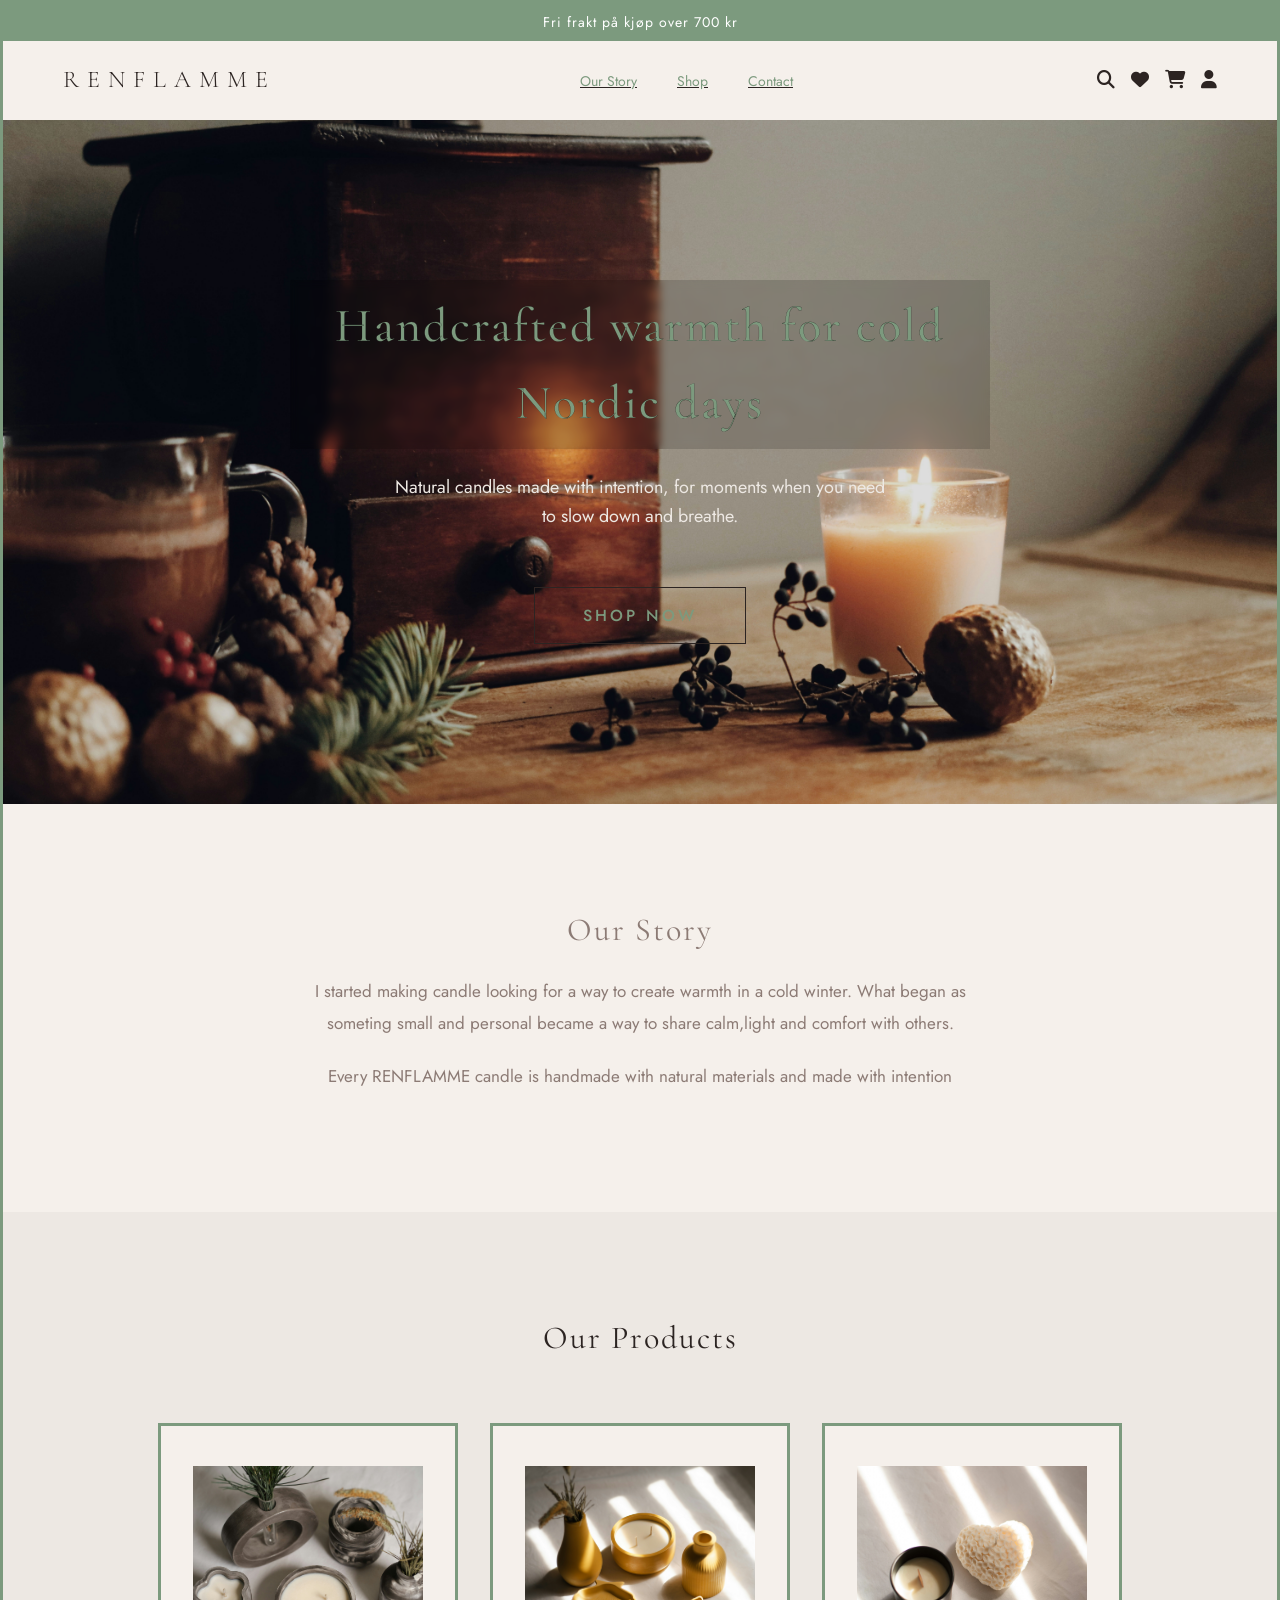
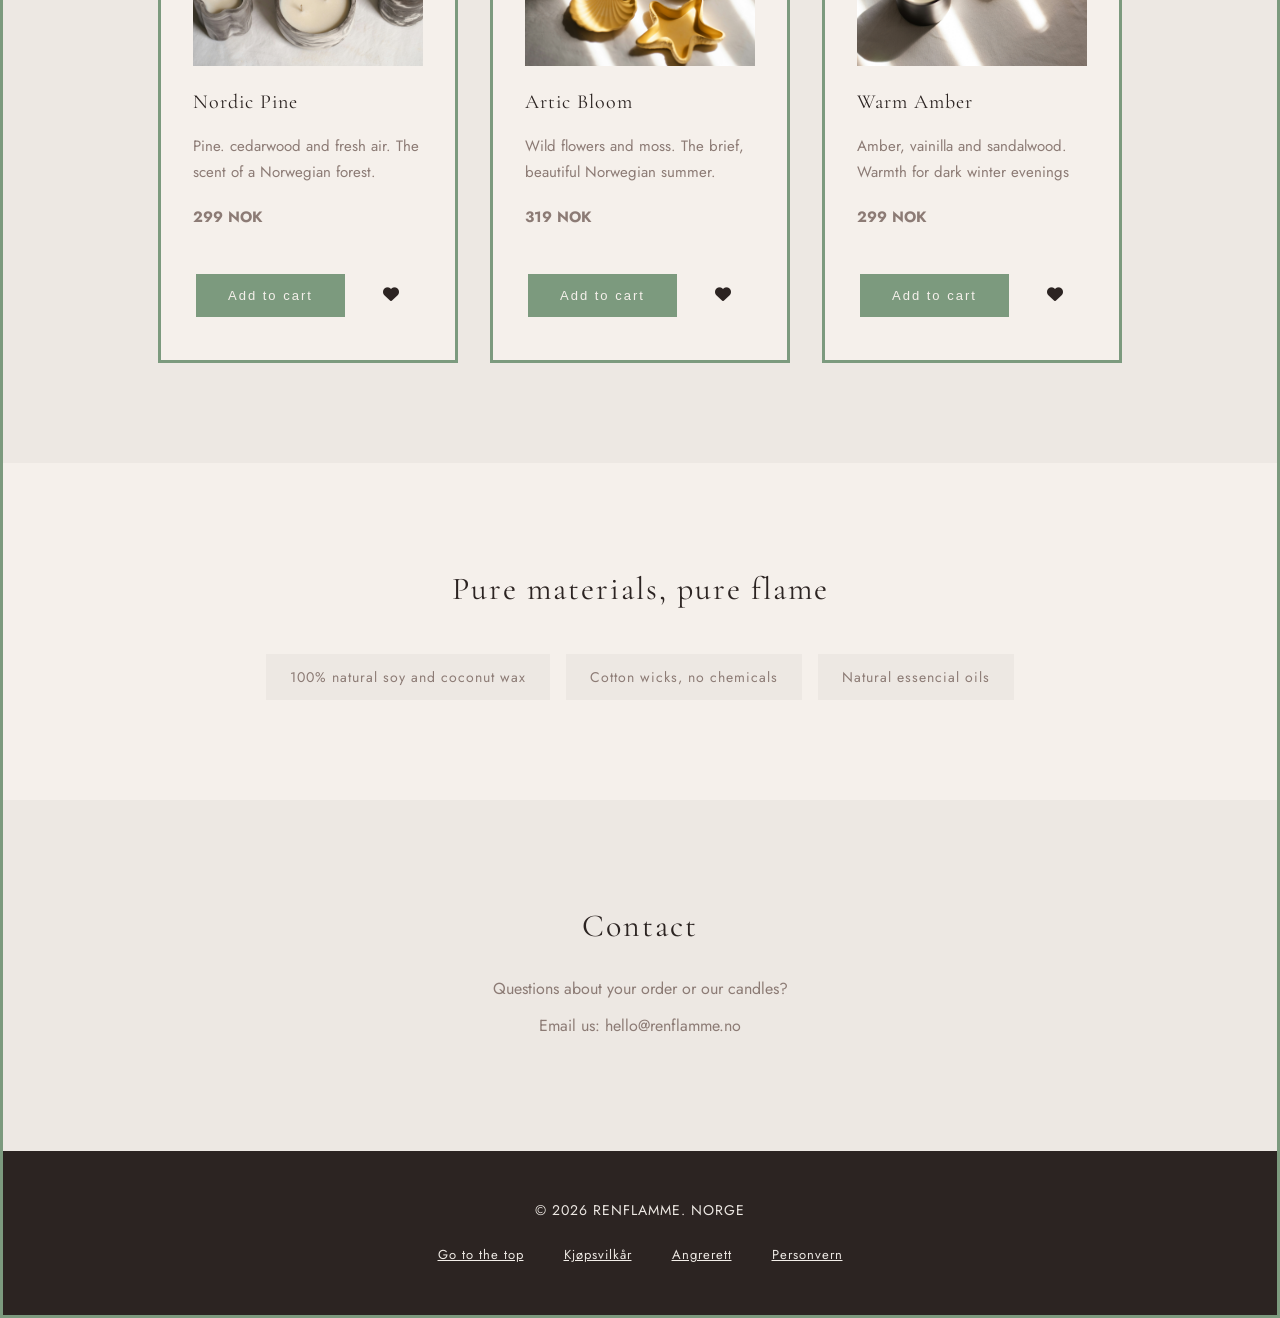
==== index.html @ ab8fa873 "added product images and fixed card layout" ====
<!DOCTYPE html>
<html lang="en">
<head>
    <meta charset="UTF-8">
    <meta name="viewport" content="width=device-width, initial-scale=1.0">
    <title>RENFLAMME - Handcrafted Candles</title>
    <link href="https://fonts.googleapis.com/css2?family=Cormorant+Garamond:wght@300;400;500&family=Jost:wght@300;400;500&display=swap" rel="stylesheet">
    <link rel="stylesheet" href="style.css">
    <link rel="stylesheet" href="https://cdnjs.cloudflare.com/ajax/libs/font-awesome/6.5.0/css/all.min.css">
</head>
<body>

  <!-- Top Banner -->
   <div class="top-banner">
    <p>Fri frakt på kjøp over 700 kr</p>
   </div>

 <!-- Navigation -->
 <nav class="navbar">

  <div class="nav-logo">
    <a href="index.html">RENFLAMME</a>
  </div>

    <ul class="nav-links">
        <li><a href="#story">Our Story</a></li>
        <li><a href="#products">Shop</a></li>
        <li><a href="#contact">Contact</a></li>
    </ul>

    <div class="nav-icons">
      <button class="icon-btn" title="Search"><i class="fa fa-search"></i></bu tton>
      <button class="icon-btn" title="Favorites"><i class="fa fa-heart"></i></button>
      <button class="icon-btn" title="cart"><i class="fa fa-shopping-cart"></i></button>
      <button class="icon-btn" title="Account"><i class="fa fa-user"></i></button>
    </div>

 </nav>

<!-- Hero -->
 <section id="hero">
    <h1>Handcrafted warmth for cold Nordic days</h1>
    <p>Natural candles made with intention, for moments when you need to slow down and breathe.</p>
    <button>Shop Now</button>
 </section>

 <!-- Our story -->
  <section id="story">
    <h2> Our Story </h2>
    <p>I started making candle looking for a way to create warmth in a cold winter. What began as someting small and personal became a way to share calm,light and comfort with others.</p>
    <p>Every RENFLAMME candle is handmade with natural materials and made with intention</p>
  </section>

 <!-- Products -->
  <section id="products">
    <h2>Our Products</h2>
    <div class="product-grid">

    <div class="product-card">
      <img src="images/ionela-mat-09N3Du664dw-unsplash.jpg" alt="Nordic Pine Candle">
      <h3>Nordic Pine</h3>
      <p>Pine. cedarwood and fresh air. The scent of a Norwegian forest.</p>
      <p class="price">299 NOK</p>
      <div class="product-buttons">
        <button class="add-to-cart-btn">Add to cart</button>
        <button class="favorite-btn"><i class="fa fa-heart"></i></button>
      </div>
    </div>

    <div class="product-card">
      <img src="images/ionela-mat-36E87eXEOns-unsplash.jpg" alt="Artic Bloom Candle">
      <h3>Artic Bloom</h3>
      <p>Wild flowers and moss. The brief, beautiful Norwegian summer.</p>
      <p class="price">319 NOK</p>
      <div class="product-buttons">
        <button class="add-to-cart-btn">Add to cart</button>
        <button class="favorite-btn"><i class="fa fa-heart"></i></button>
      </div>
    </div>

    <div class="product-card">
      <img src="images/ionela-mat-ZG7raWjUTmw-unsplash.jpg" alt="Warm Amber Candle">
        <h3>Warm Amber</h3>
        <p>Amber, vainilla and sandalwood. Warmth for dark winter evenings</p>
        <p class="price">299 NOK</p>
        <div class="product-buttons">
        <button class="add-to-cart-btn">Add to cart</button>
        <button class="favorite-btn"><i class="fa fa-heart"></i></button>
    </div>
    </div>
  </section>

<!-- Why natural -->
 <section id="natural">
    <h2>Pure materials, pure flame</h2>
    <ul>
        <li>100% natural soy and coconut wax</li>
        <li>Cotton wicks, no chemicals</li>
        <li>Natural essencial oils</li>
    </ul>
 </section>

 <!-- Contact -->
  <section id="contact">
    <h2>Contact</h2>
    <p>Questions about your order or our candles?</p>
    <p>Email us: hello@renflamme.no</p>
  </section>

  <!-- Footer -->
   <footer>
    <p>© 2026 RENFLAMME. NORGE</p>
    <ul>
      <liv><a href="#hero">Go to the top</a></liv>
        <li><a href="terms.html">Kjøpsvilkår</a></li>
        <li><a href="returns.html">Angrerett</a></li>
        <li><a href="privacy.html">Personvern</a></li>
    </ul>
   </footer>

</body>
</html>
---- style.css ----
/* RENFLAMME */

/* Color */
:root {
    --beige: #F5F0EB;
    --beige-dark: #EDE8E3;
    --text: #2C2422;
    --text-soft: #8C7B75;
    --sage: #7C9A7E;
    --terracota: #C17F5E;
}

/* Reset */
*{
    margin: 0;
    padding: 0;
    box-sizing: border-box;
}

body {
    background-color: var(--beige);
    color: var(--text);
    font-family: 'Jost', sans-serif;
    font-size: 16px;
    line-height: 1.6;
    border: solid;
    border-color:#7C9A7E;
}

h1, h2, h3 {
    font-family: 'Cormorant Garamond', serif;
}

/* Top Banner */

.top-banner {
    background-color: var(--sage);
    color: white;
    text-align: center;
    padding: 8px;
    font-size: 14px;
    letter-spacing: 1px;
}

/* Navigation */

.navbar {
    display: flex;
    justify-content: space-between;
    align-items: center;
    padding: 20px 60px;
    background-color: var(--beige);
    border-bottom: 1px var(--sage);
}

.nav-logo a {
    font-size: 24px;
    font-weight: 300;
    letter-spacing: 8px;
    color: var(--tex);
    text-decoration: none;
    font-family: 'Cormorant Garamond', serif;
    text-transform: uppercase;
}

.nav-links {
    list-style: none;
    display: flex;
    gap: 40px;
    text-decoration: underline;
}

.nav-links a {
    color: var(--sage);
    text-decoration: none;
    font-size: 14px;
    letter-spacing: 1 px;
}

.nav-links a:hover {
    color: var(--terracota);
}

.nav-icons {
    display: flex;
    gap: 16px;
    background-color: transparent;
}

.icon-btn {
    background: none;
    border: none;
    font-size: 18px;
    cursor: pointer;
    color: var(--text);
}

.icon-btn:hover {
    color: var(--terracotta);
}

/* hero */

#hero {
    text-align: center;
    padding: 160px 60px;
    background-image: url('images/jessica-mangano-TwXhBwEsxwE-unsplash.jpg');
    background-size: cover;
    background-position: center;
    background-repeat: no-repeat;
    position: relative;
}

#hero h1 {
    font-size: 48px;
    font-weight: 500;
    text-shadow: 0px, 0px, 0px, rgba(0, 0, 0, 0.9);
    letter-spacing: 2px;
    margin-bottom: 24px;
    color: var(--sage);
    max-width: 700px;
    margin-left: auto;
    margin-right: auto;
    -webkit-text-stroke: 0.2px rgba(0, 0, 0, 0.8);
    backdrop-filter: blur(4px);
    background-color: rgba(0, 0, 0, 0.15);
    padding: 8px 20px;
}

#hero p {
    font-size: 18px;
    color:var(--beige-dark);
    margin-bottom: 40px;
    max-width: 500px;
    margin-left: auto;
    margin-right: auto;
    text-shadow: 1px, 1px 8px rgba(0, 0, 0, 0.6);
}

#hero button {
    background-color: transparent;
    color: var(--sage);
    border: 1px solid var(--text);
    padding: 16px 48px;
    font-size: 16px;
    font-weight: 500;
    letter-spacing: 3px;
    cursor: pointer;
    font-family: 'Jost', sans-serif;
    text-transform: uppercase;
    margin-top: 16px;
} 

#hero button:hover {
    background-color: var(--sage);
    color: var(--text)
}

/* OUR STORE */

#story {
    padding: 100px 60px;
    max-width: 800px;
    margin: 0 auto;
    text-align: center;
    background-color: var(--beige);
}

#story h2 {
    font-size: 32px;
    font-weight: normal;
    letter-spacing: 2px;
    margin-bottom: 20px;
    color: var(--text-soft);
}

#story p {
    font-size: 17px;
    color: var(--text-soft);
    margin-bottom: 20px;
    line-height: 1.9;
}

/* PRODUCTS */

#products {
    padding: 100px 60px;
    background-color: var(--beige-dark);
    text-align: center;
}

#products h2 {
    font-size: 32px;
    font-weight: normal;
    letter-spacing: 2px;
    margin-bottom: 60px;
    color: var(--text);
}

.product-grid {
    display: flex;
    gap: 32px;
    justify-content: center;
    flex-wrap: wrap;
}

.product-card {
    background-color: var(--beige);
    padding: 40px 32px;
    width: 300px;
    text-align: left;
    border: solid;
    border-color:#7C9A7E;
    display: flex;
    flex-direction: column;
}

.product-card h3 {
    font-size: 20px;
    font-weight: normal;
    letter-spacing: 1px;
    margin-bottom: 16px;
    color: var(--text);
}

.product-card p {
    font-size: 15px;
    color: var(--text-soft);
    margin-bottom: 20px;
    line-height: 1.7;
}

.product-card img {
    width: 100%;
    height: 200px;
    object-fit: cover;
    object-position: center;
    display: block;
    margin-bottom: 20px;
}

.price {
    font-size: 18px;
    color: var(--terracotta);
    font-weight: bold;
    margin-bottom: 24px;
}

/* PURE MATERIALS */

#natural {
    padding: 100px 60px;
    text-align: center;
}

#natural h2 {
    font-size: 32px;
    font-weight: normal;
    letter-spacing: 2px;
    margin-bottom: 40px;
    color: var(--text);
}

#natural ul {
    list-style: none;
    display: flex;
    flex-wrap: wrap;
    justify-content: center;
    gap: 16px;
}

#natural li {
    background-color: var(--beige-dark);
    padding: 12px 24px;
    font-size: 14px;
    letter-spacing: 1px;
    color: var(--text-soft);
}

/* CONTACT */

#contact {
    padding: 100px 60px;
    background-color: var(--beige-dark);
    text-align: center;
}

#contact h2 {
    font-size: 32px;
    font-weight: normal;
    letter-spacing: 2px;
    margin-bottom: 24px;
    color: var(--text);
}

#contact p {
    font-size: 16px;
    color: var(--text-soft);
    margin-bottom: 12px;
}

/* FOOTER */

footer {
    padding: 48px 60px;
    background-color: var(--text);
    color: var(--beige);
    text-align: center;
}

footer p {
    font-size: 14px;
    letter-spacing: 1px;
    margin-bottom: 20px;
    color: var(--beige-dark);
}

footer ul {
    list-style: none;
    display: flex;
    justify-content: center;
    gap: 32px,
    
}

footer a {
    color: var(--beige-dark);
    text-decoration: none;
    font-size: 13px;
    letter-spacing: 1px;
}

footer a:hover {
    color: var(--terracotta);
}

/* fix favorite button */

.product-buttons {
    display: flex;
    gap: 12px;
    align-items: center;
    margin-top: 20px;
    color: var(--terracota);
}

.add-to-cart-btn {
    background-color: var(--sage);
    color: var(--beige);
    border: solid;
    padding: 14px 32px;
    font-size: 13px;
    letter-spacing: 2px;
    cursor: pointer;
    flex: 1;
    white-space: nowrap;
}

.add-to-cart-btn:hover {
    background-color: var(--terracota);
}

/* fix nav icons color */

.icon-btn {
    color: var(--text);
    filter: none;
}

/* fix footer links */

footer ul {
    display: flex;
    justify-content: center;
    gap: 40px;
    margin-top: 16px;
    text-decoration: underline;
}

footer li {
    list-style: none;
}

fotter a {
    color: var(--beige-dark);
    text-decoration: none;
    font-size: 13px;
    letter-spacing: 2px;
}

footer a:hover {
    color: var(--terracotta);
}

.favorite-btn {
    background-color: transparent;
    border: 1 px solid var(--text-soft);
    color: var(--text);
    padding: 14px 20px;
    font-size: 16px;
    cursor: pointer;
    width: 100%;
}

.favorite-btn:hover {
    border-color: var(--terracotta);
    color: var(--terracotta);
}
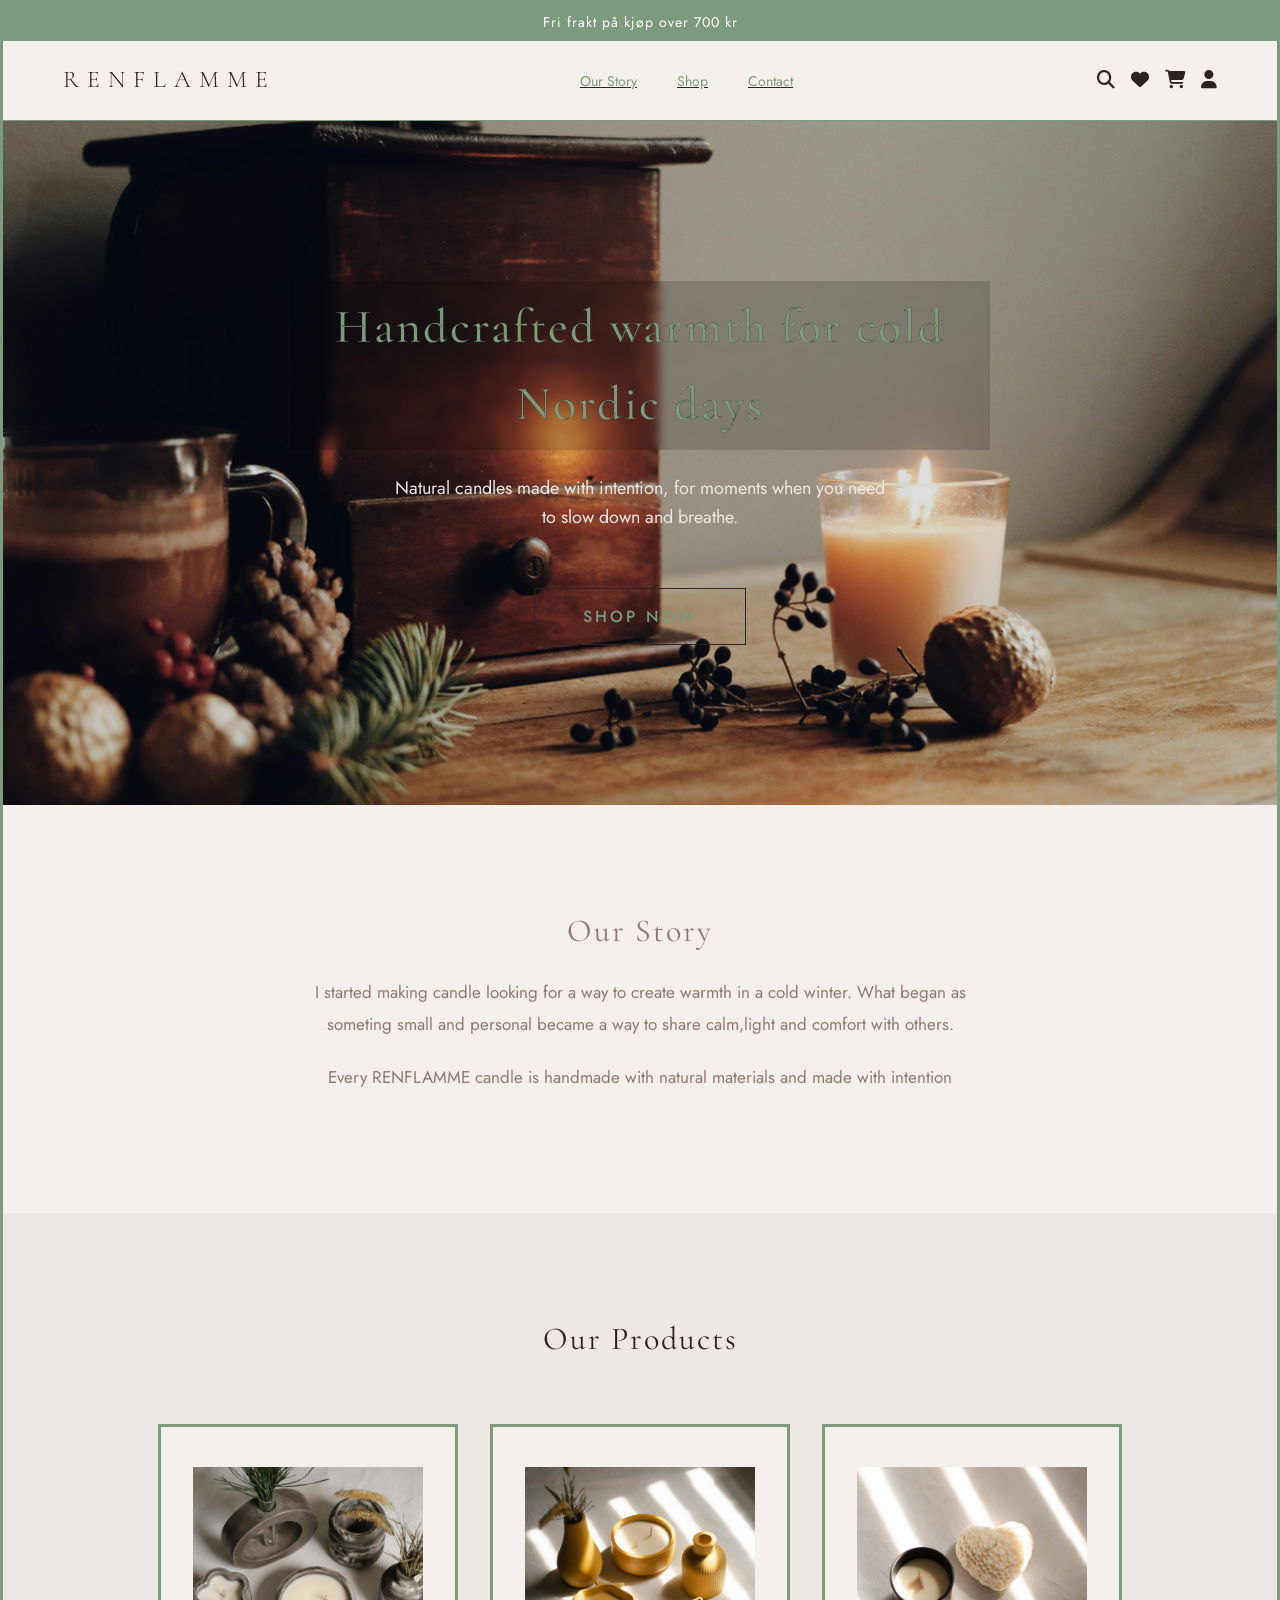
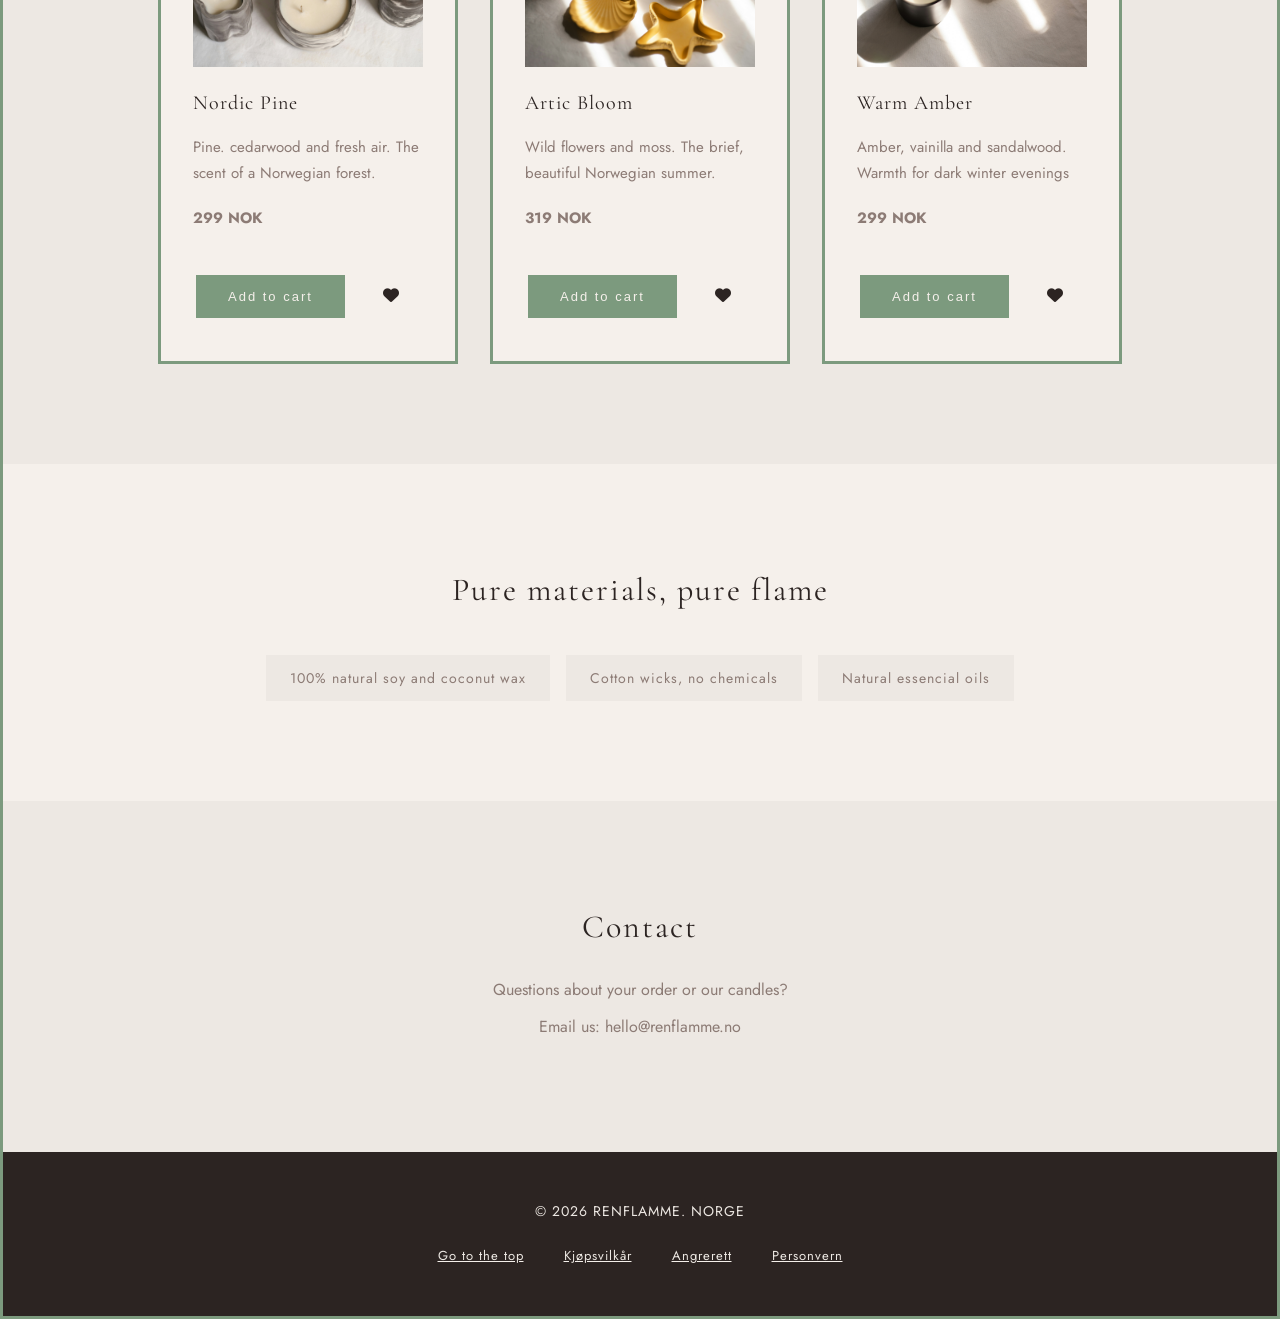
==== commit 92d2b3a8: "Add Font Awesome to legal pages and fixed navbar border" ====
--- a/index.html
+++ b/index.html
@@ -90,7 +90,7 @@
     </div>
   </section>
 
-<!-- Why natural -->
+<!-- Why my brand is special -->
  <section id="natural">
     <h2>Pure materials, pure flame</h2>
     <ul>
--- a/style.css
+++ b/style.css
@@ -50,7 +50,7 @@
     align-items: center;
     padding: 20px 60px;
     background-color: var(--beige);
-    border-bottom: 1px var(--sage);
+    border-bottom: 1px solid var(--sage);
 }
 
 .nav-logo a {
@@ -405,4 +405,45 @@
 .favorite-btn:hover {
     border-color: var(--terracotta);
     color: var(--terracotta);
+}
+
+/* Legal Pages */
+.legal-page {
+  max-width: 800px;
+  margin: 0 auto;
+  padding: 120px 60px 80px 60px;
+}
+
+.legal-page h1 {
+  font-size: 48px;
+  margin-bottom: 8px;
+}
+
+.legal-updated {
+  color: var(--text-soft);
+  font-size: 14px;
+  margin-bottom: 48px;
+  font-style: italic;
+}
+
+.legal-page h2 {
+  font-size: 22px;
+  margin-top: 40px;
+  margin-bottom: 12px;
+}
+
+.legal-page p,
+.legal-page li {
+  color: var(--text-soft);
+  line-height: 1.8;
+  margin-bottom: 16px;
+}
+
+.legal-page ul {
+  padding-left: 24px;
+}
+
+.legal-page a {
+  color: var(--terracotta);
+  text-decoration: underline;
 }
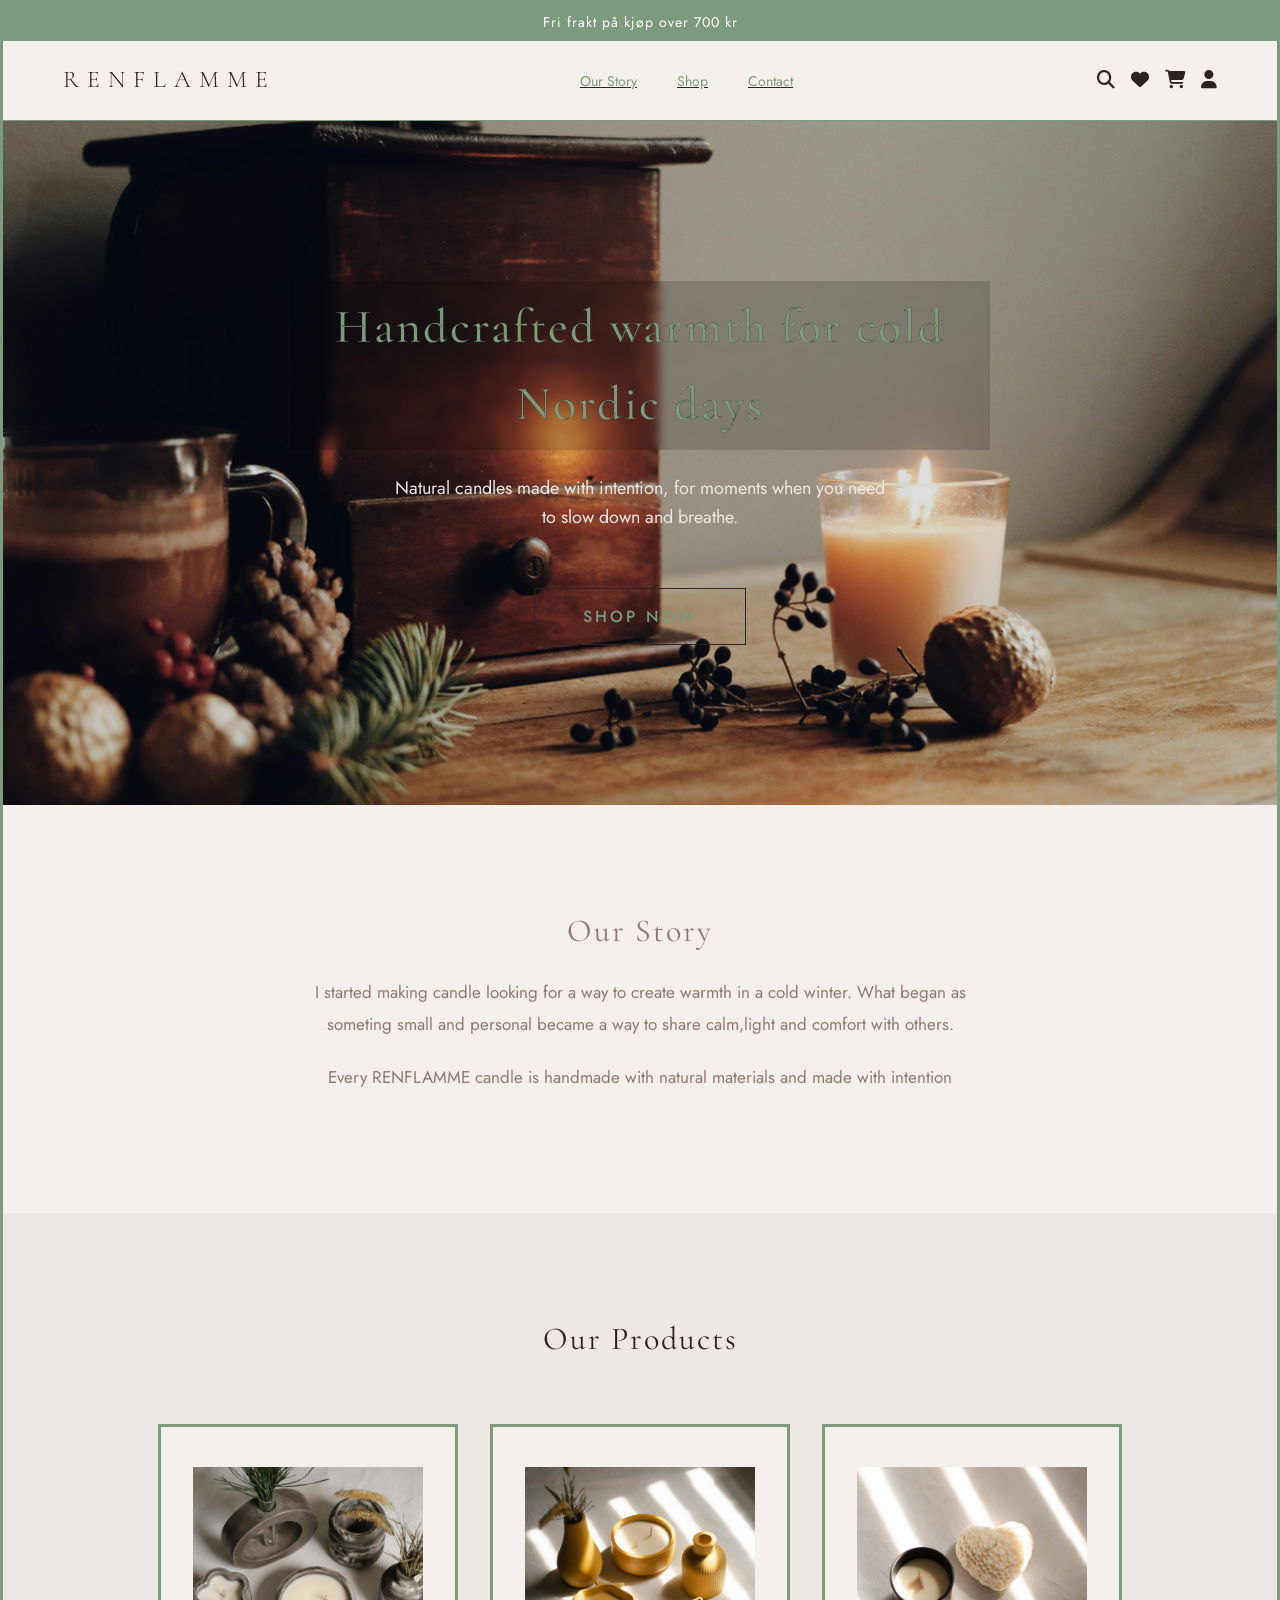
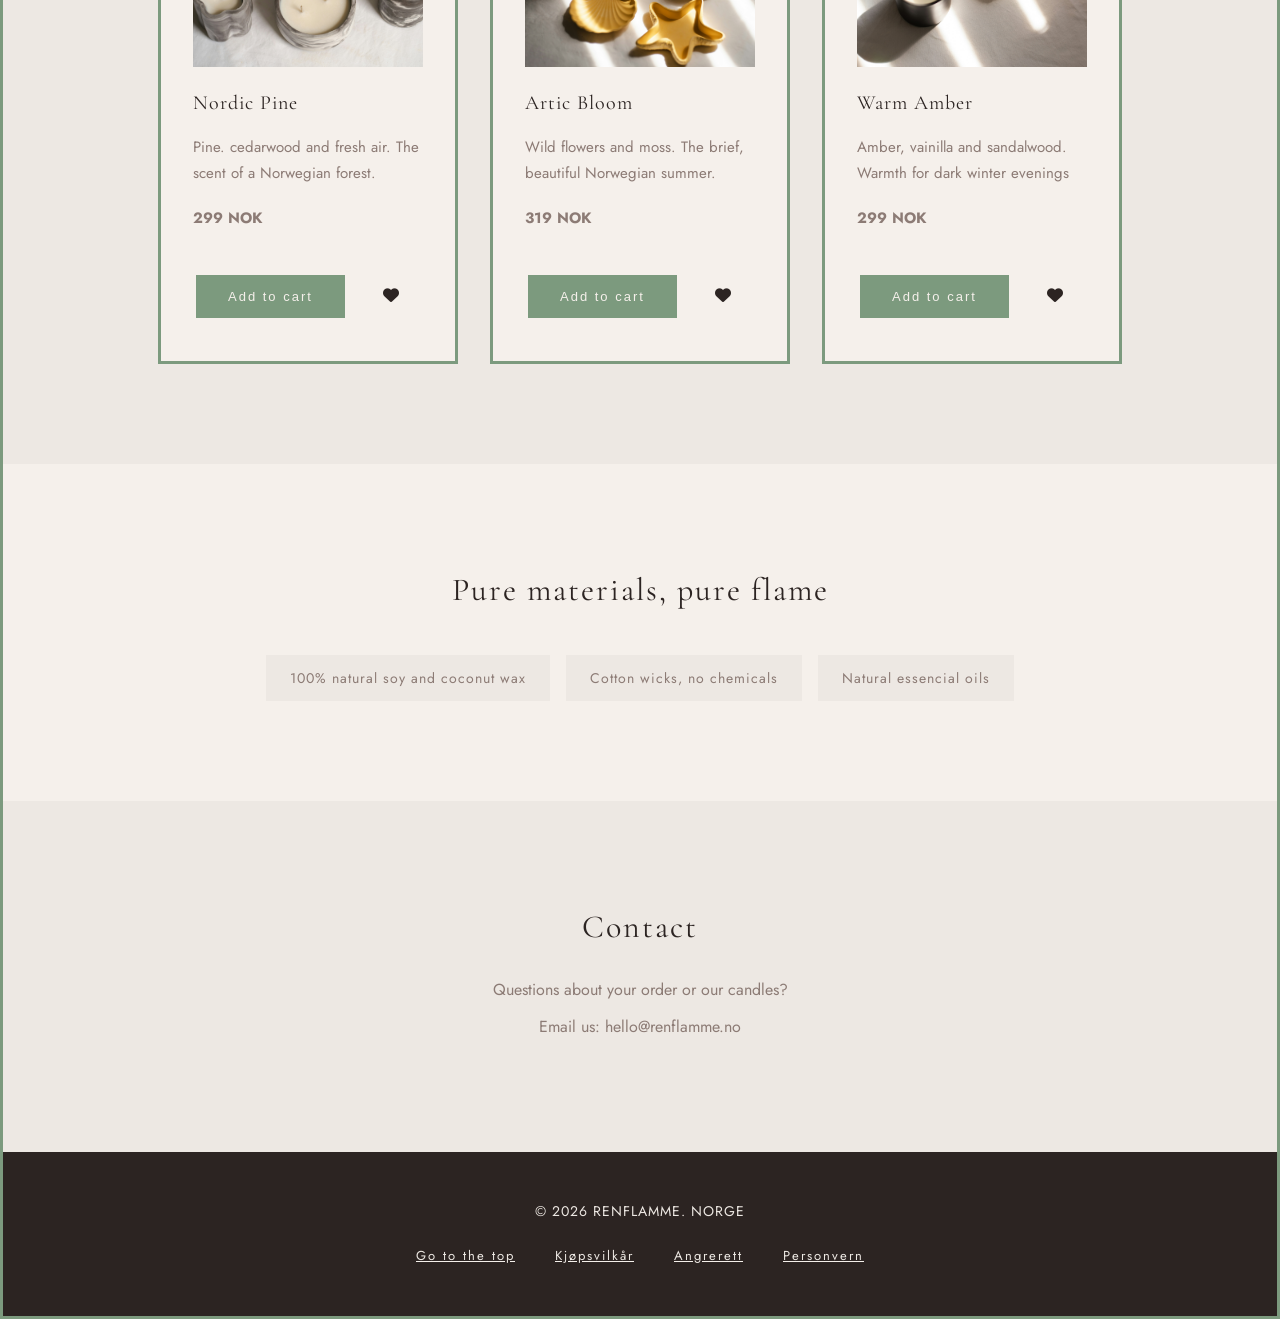
==== commit 1fbb8113: "fixed HTML and CSS errors" ====
--- a/index.html
+++ b/index.html
@@ -29,7 +29,7 @@
     </ul>
 
     <div class="nav-icons">
-      <button class="icon-btn" title="Search"><i class="fa fa-search"></i></bu tton>
+      <button class="icon-btn" title="Search"><i class="fa fa-search"></i></button>
       <button class="icon-btn" title="Favorites"><i class="fa fa-heart"></i></button>
       <button class="icon-btn" title="cart"><i class="fa fa-shopping-cart"></i></button>
       <button class="icon-btn" title="Account"><i class="fa fa-user"></i></button>
@@ -111,7 +111,7 @@
    <footer>
     <p>© 2026 RENFLAMME. NORGE</p>
     <ul>
-      <liv><a href="#hero">Go to the top</a></liv>
+      <li><a href="#hero">Go to the top</a></li>
         <li><a href="terms.html">Kjøpsvilkår</a></li>
         <li><a href="returns.html">Angrerett</a></li>
         <li><a href="privacy.html">Personvern</a></li>
--- a/style.css
+++ b/style.css
@@ -57,7 +57,7 @@
     font-size: 24px;
     font-weight: 300;
     letter-spacing: 8px;
-    color: var(--tex);
+    color: var(--text);
     text-decoration: none;
     font-family: 'Cormorant Garamond', serif;
     text-transform: uppercase;
@@ -96,7 +96,7 @@
 }
 
 .icon-btn:hover {
-    color: var(--terracotta);
+    color: var(--terracota);
 }
 
 /* hero */
@@ -241,7 +241,7 @@
 
 .price {
     font-size: 18px;
-    color: var(--terracotta);
+    color: var(--terracota);
     font-weight: bold;
     margin-bottom: 24px;
 }
@@ -312,15 +312,7 @@
     font-size: 14px;
     letter-spacing: 1px;
     margin-bottom: 20px;
-    color: var(--beige-dark);
-}
-
-footer ul {
-    list-style: none;
-    display: flex;
-    justify-content: center;
-    gap: 32px,
-    
+    color: var(--beige-dark);  
 }
 
 footer a {
@@ -331,7 +323,7 @@
 }
 
 footer a:hover {
-    color: var(--terracotta);
+    color: var(--terracota);
 }
 
 /* fix favorite button */
@@ -381,7 +373,7 @@
     list-style: none;
 }
 
-fotter a {
+footer a {
     color: var(--beige-dark);
     text-decoration: none;
     font-size: 13px;
@@ -389,12 +381,12 @@
 }
 
 footer a:hover {
-    color: var(--terracotta);
+    color: var(--terracota);
 }
 
 .favorite-btn {
     background-color: transparent;
-    border: 1 px solid var(--text-soft);
+    border: 1spx solid var(--text-soft);
     color: var(--text);
     padding: 14px 20px;
     font-size: 16px;
@@ -444,6 +436,6 @@
 }
 
 .legal-page a {
-  color: var(--terracotta);
+  color: var(--terracota);
   text-decoration: underline;
 }
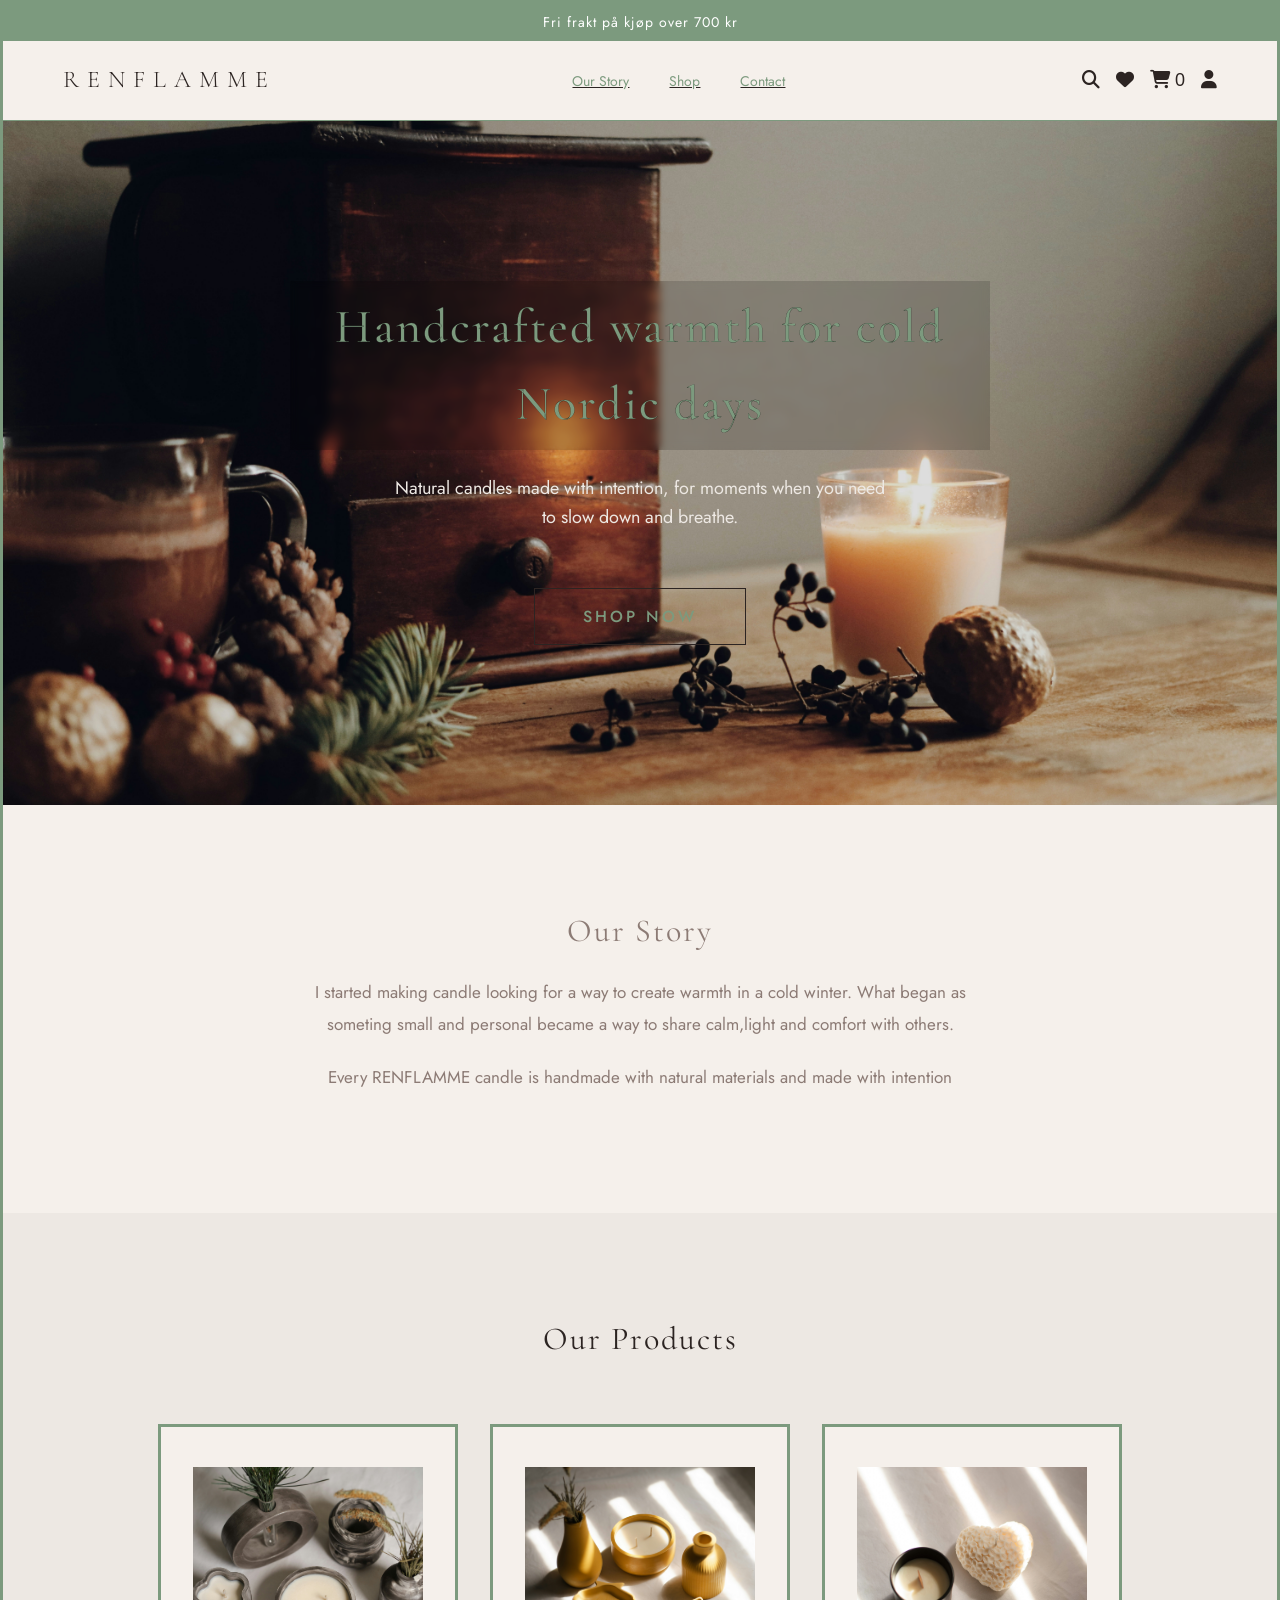
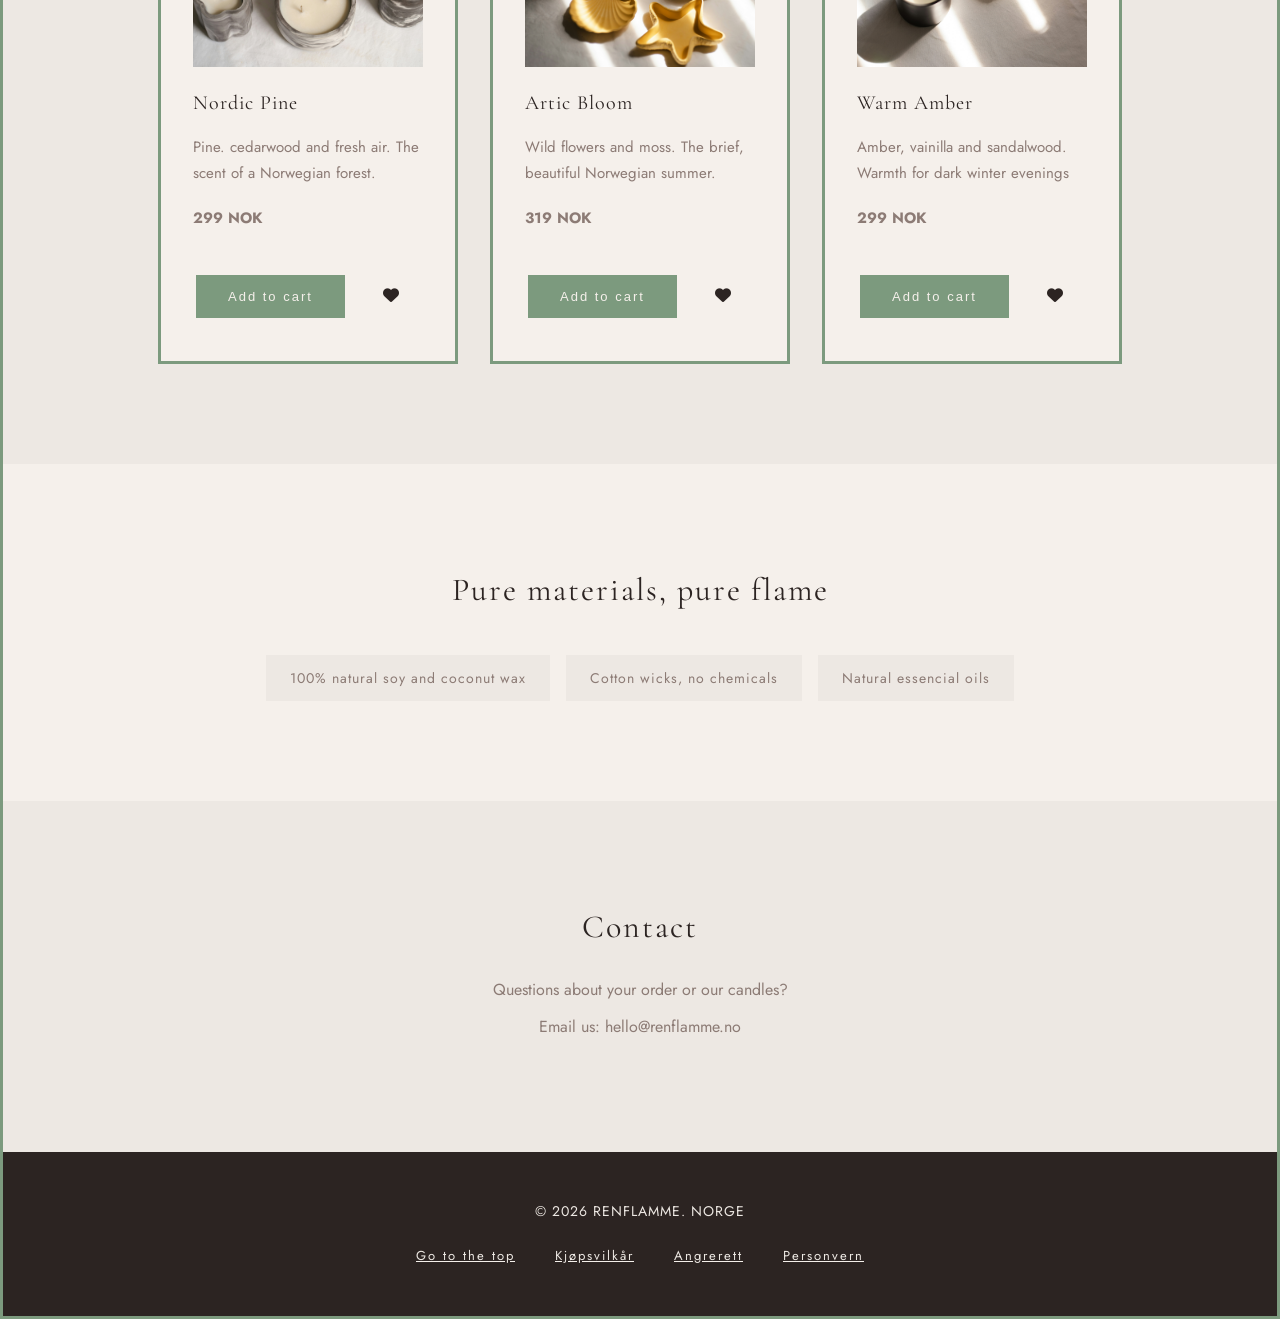
==== commit 53122f87: "Start Javascript - product array and generatefunction" ====
--- a/index.html
+++ b/index.html
@@ -31,7 +31,9 @@
     <div class="nav-icons">
       <button class="icon-btn" title="Search"><i class="fa fa-search"></i></button>
       <button class="icon-btn" title="Favorites"><i class="fa fa-heart"></i></button>
-      <button class="icon-btn" title="cart"><i class="fa fa-shopping-cart"></i></button>
+      <button class="icon-btn" title="cart">
+    <i class="fa fa-shopping-cart"></i>
+    <span class="cart-count">0</span></button>
       <button class="icon-btn" title="Account"><i class="fa fa-user"></i></button>
     </div>
 
@@ -117,6 +119,6 @@
         <li><a href="privacy.html">Personvern</a></li>
     </ul>
    </footer>
-
+<script src="script.js"></script>
 </body>
 </html>
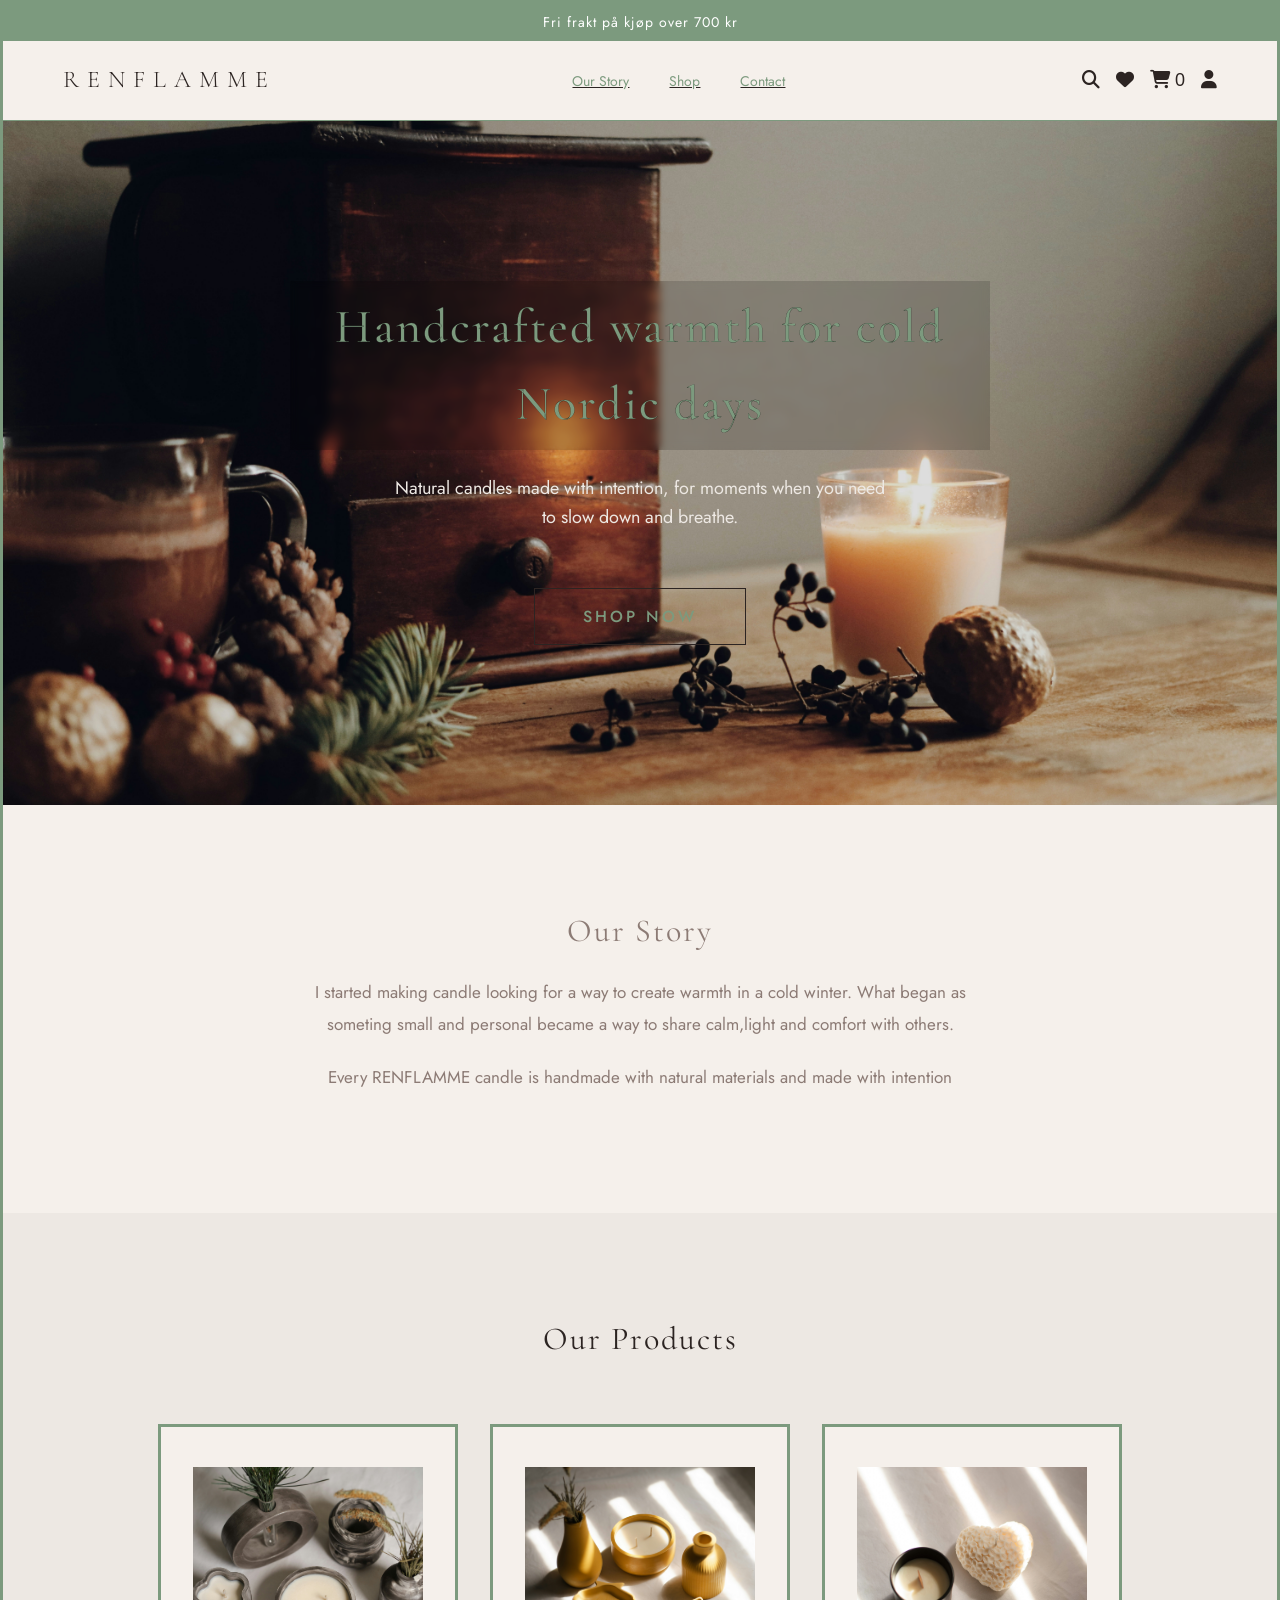
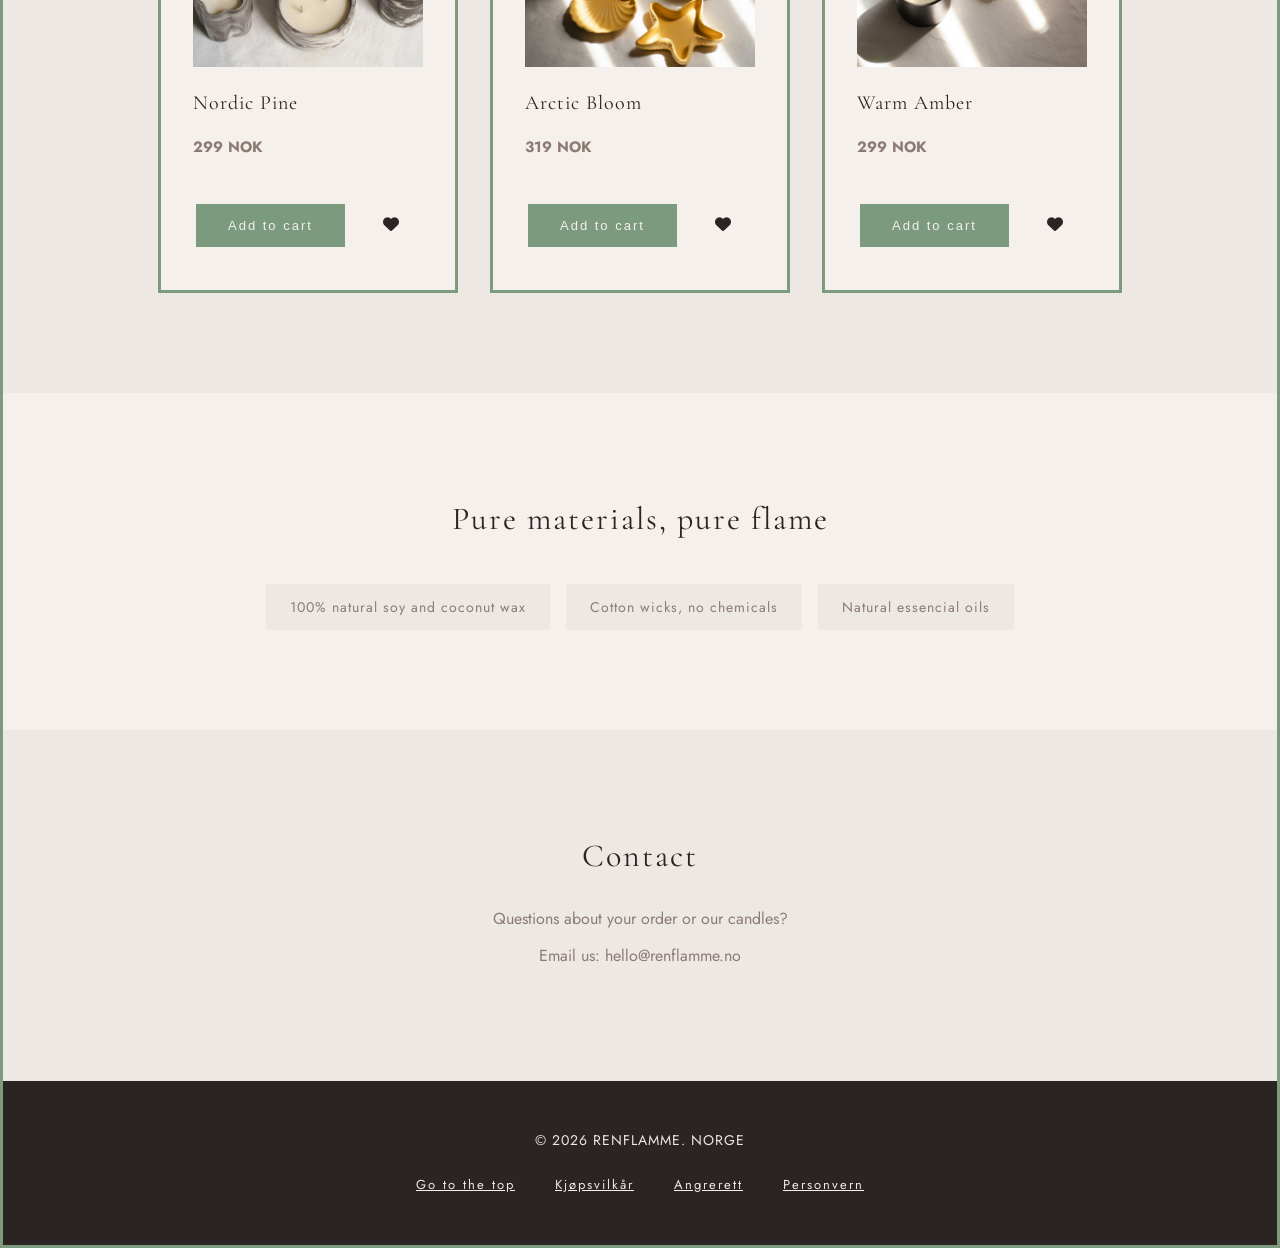
==== commit 28fdb81e: "Add JavaScript - automatic product cards and cart counter" ====
--- a/index.html
+++ b/index.html
@@ -33,7 +33,8 @@
       <button class="icon-btn" title="Favorites"><i class="fa fa-heart"></i></button>
       <button class="icon-btn" title="cart">
     <i class="fa fa-shopping-cart"></i>
-    <span class="cart-count">0</span></button>
+    <span class="cart-count">0</span>
+</button>
       <button class="icon-btn" title="Account"><i class="fa fa-user"></i></button>
     </div>
 
@@ -58,37 +59,7 @@
     <h2>Our Products</h2>
     <div class="product-grid">
 
-    <div class="product-card">
-      <img src="images/ionela-mat-09N3Du664dw-unsplash.jpg" alt="Nordic Pine Candle">
-      <h3>Nordic Pine</h3>
-      <p>Pine. cedarwood and fresh air. The scent of a Norwegian forest.</p>
-      <p class="price">299 NOK</p>
-      <div class="product-buttons">
-        <button class="add-to-cart-btn">Add to cart</button>
-        <button class="favorite-btn"><i class="fa fa-heart"></i></button>
-      </div>
-    </div>
-
-    <div class="product-card">
-      <img src="images/ionela-mat-36E87eXEOns-unsplash.jpg" alt="Artic Bloom Candle">
-      <h3>Artic Bloom</h3>
-      <p>Wild flowers and moss. The brief, beautiful Norwegian summer.</p>
-      <p class="price">319 NOK</p>
-      <div class="product-buttons">
-        <button class="add-to-cart-btn">Add to cart</button>
-        <button class="favorite-btn"><i class="fa fa-heart"></i></button>
-      </div>
-    </div>
-
-    <div class="product-card">
-      <img src="images/ionela-mat-ZG7raWjUTmw-unsplash.jpg" alt="Warm Amber Candle">
-        <h3>Warm Amber</h3>
-        <p>Amber, vainilla and sandalwood. Warmth for dark winter evenings</p>
-        <p class="price">299 NOK</p>
-        <div class="product-buttons">
-        <button class="add-to-cart-btn">Add to cart</button>
-        <button class="favorite-btn"><i class="fa fa-heart"></i></button>
-    </div>
+    
     </div>
   </section>
 
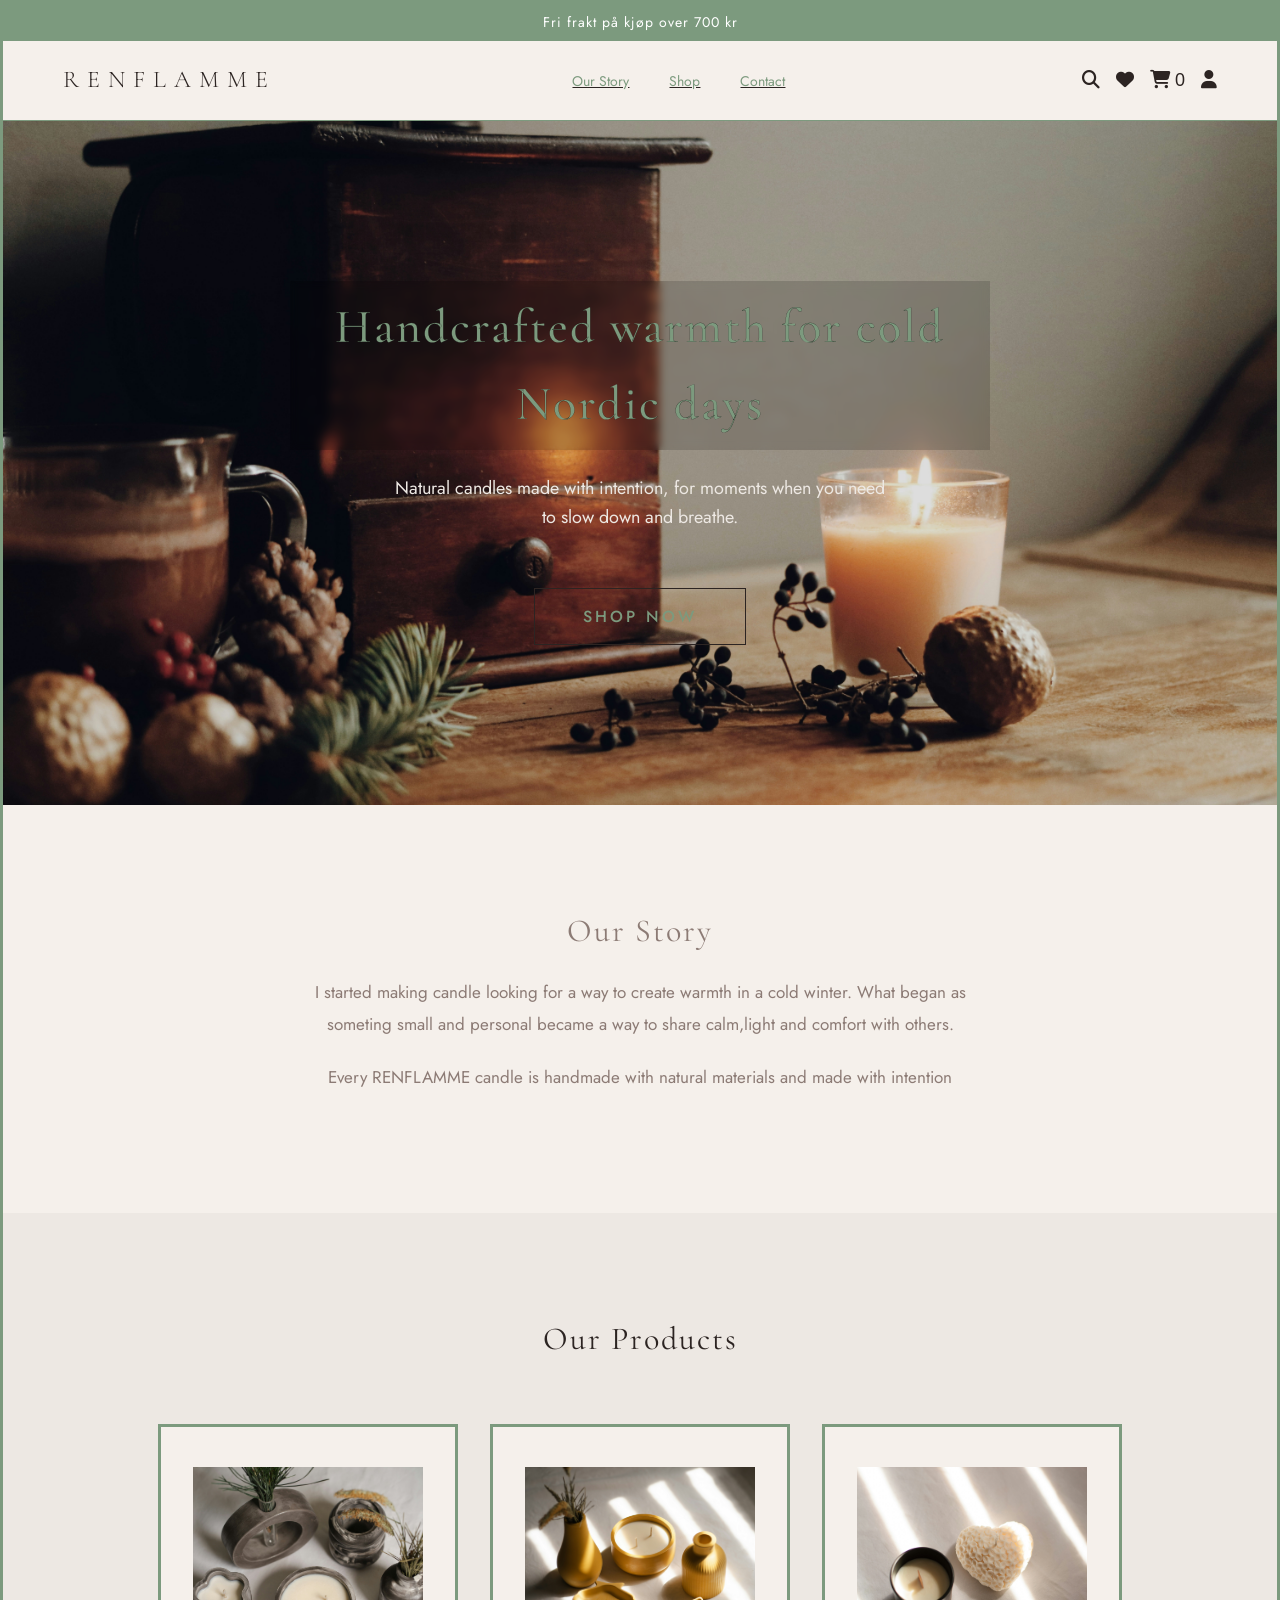
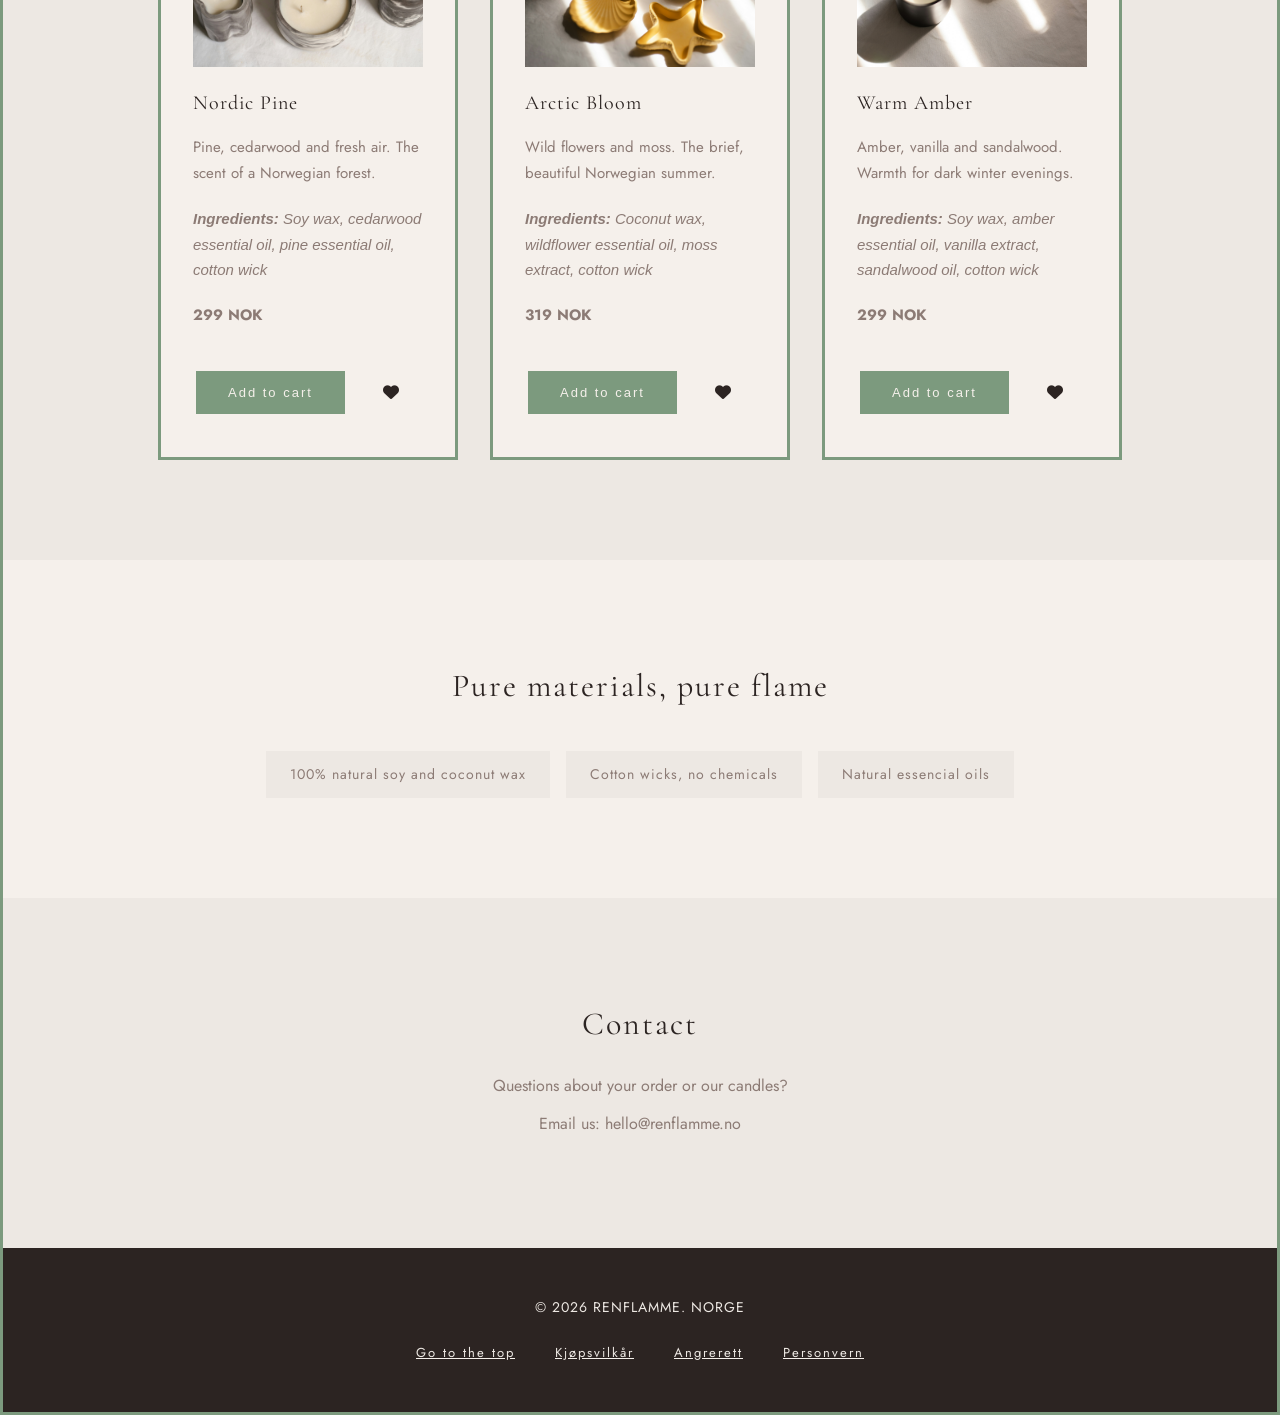
==== commit fd3d9aba: "Add cart panel with remove items functionality" ====
--- a/index.html
+++ b/index.html
@@ -31,7 +31,7 @@
     <div class="nav-icons">
       <button class="icon-btn" title="Search"><i class="fa fa-search"></i></button>
       <button class="icon-btn" title="Favorites"><i class="fa fa-heart"></i></button>
-      <button class="icon-btn" title="cart">
+      <button class="icon-btn" title="cart" onclick="openCart()">
     <i class="fa fa-shopping-cart"></i>
     <span class="cart-count">0</span>
 </button>
@@ -90,6 +90,21 @@
         <li><a href="privacy.html">Personvern</a></li>
     </ul>
    </footer>
+
+   <!-- Cart Panel -->
+<div class="cart-overlay" onclick="closeCart()"></div>
+<div class="cart-panel">
+    <div class="cart-header">
+        <h2>Your Cart</h2>
+        <button class="close-cart" onclick="closeCart()">✕</button>
+    </div>
+    <div class="cart-items"></div>
+    <div class="cart-footer">
+        <p class="cart-total">Total: <span>0 NOK</span></p>
+        <button class="checkout-btn">Checkout</button>
+    </div>
+</div>
+
 <script src="script.js"></script>
 </body>
 </html>
--- a/style.css
+++ b/style.css
@@ -399,6 +399,15 @@
     color: var(--terracotta);
 }
 
+/* Ingredients */
+.ingredients {
+    font-size: 13px;
+    color: var(--text-soft);
+    font-style: italic;
+    margin-bottom: 12px;
+    line-height: 1.6;
+    }
+
 /* Legal Pages */
 .legal-page {
   max-width: 800px;
@@ -438,4 +447,110 @@
 .legal-page a {
   color: var(--terracota);
   text-decoration: underline;
+}
+
+/* Cart Panel */
+.cart-overlay {
+    display: none;
+    position: fixed;
+    top: 0;
+    left: 0;
+    width: 100%;
+    height: 100%;
+    background-color: rgba(0, 0, 0, 0.4);
+    z-index: 100;
+}
+
+.cart-panel {
+    display: none;
+    position: fixed;
+    top: 0;
+    right: 0;
+    width: 380px;
+    height: 100%;
+    background-color: var(--beige);
+    z-index: 101;
+    padding: 40px 32px;
+    flex-direction: column;
+}
+
+.cart-header {
+    display: flex;
+    justify-content: space-between;
+    align-items: center;
+    margin-bottom: 32px;
+}
+
+.cart-header h2 {
+    font-size: 28px;
+    font-weight: normal;
+    letter-spacing: 2px;
+}
+
+.close-cart {
+    background: none;
+    border: none;
+    font-size: 20px;
+    cursor: pointer;
+    color: var(--text);
+}
+
+.cart-items {
+    flex: 1;
+    overflow-y: auto;
+}
+
+.cart-item {
+    display: flex;
+    justify-content: space-between;
+    align-items: center;
+    padding: 16px 0;
+    border-bottom: 1px solid var(--beige-dark);
+}
+
+.cart-item p {
+    font-size: 15px;
+    color: var(--text);
+}
+
+.cart-item span {
+    font-size: 14px;
+    color: var(--text-soft);
+}
+
+.cart-footer {
+    margin-top: 32px;
+    border-top: 1px solid var(--beige-dark);
+    padding-top: 24px;
+}
+
+.cart-total {
+    font-size: 18px;
+    margin-bottom: 20px;
+    color: var(--text);
+}
+
+.checkout-btn {
+    width: 100%;
+    background-color: var(--sage);
+    color: var(--beige);
+    border: none;
+    padding: 16px;
+    font-size: 14px;
+    letter-spacing: 2px;
+    text-transform: uppercase;
+    cursor: pointer;
+    font-family: 'Jost', sans-serif;
+}
+
+.checkout-btn:hover {
+    background-color: var(--terracotta);
+}
+
+.cart-open {
+    display: flex;
+}
+
+.overlay-open {
+    display: block;
 }
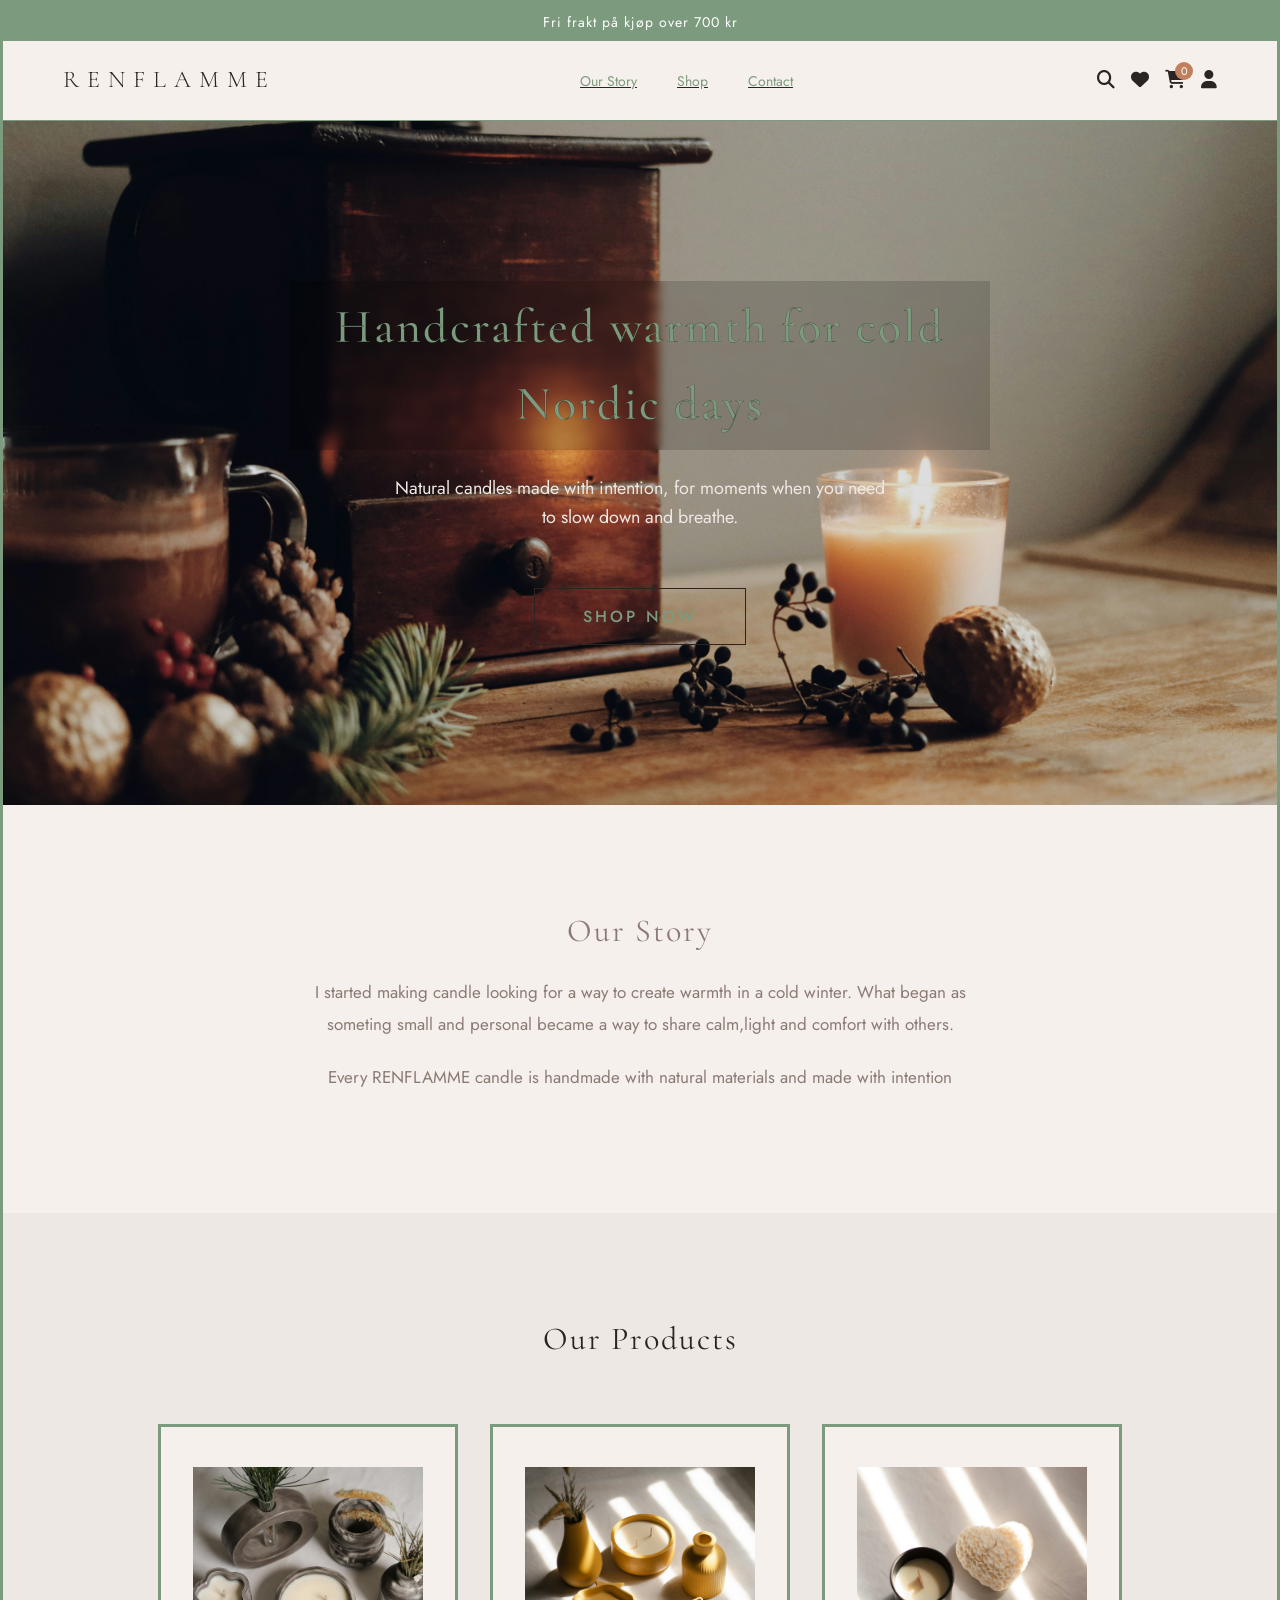
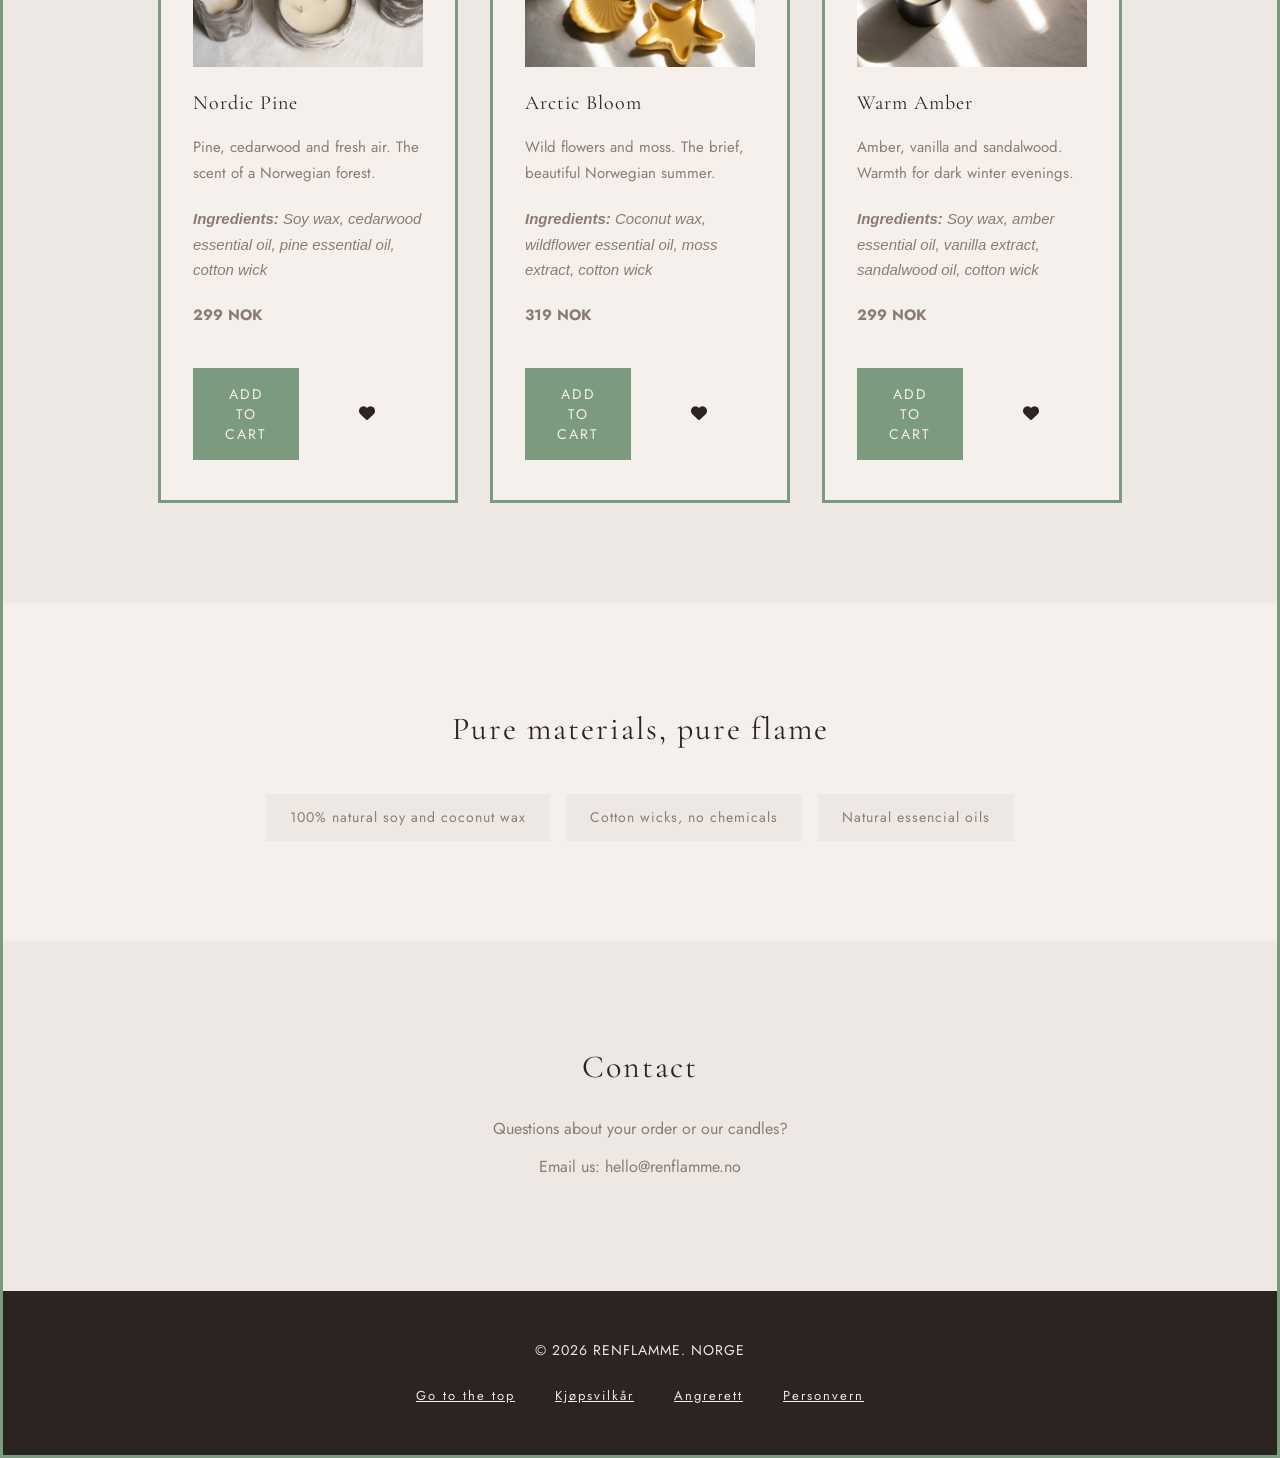
==== commit d630f6f7: "Add cart notification" ====
--- a/index.html
+++ b/index.html
@@ -105,6 +105,8 @@
     </div>
 </div>
 
+<div id="notification"></div>
+
 <script src="script.js"></script>
 </body>
 </html>
--- a/style.css
+++ b/style.css
@@ -93,6 +93,7 @@
     font-size: 18px;
     cursor: pointer;
     color: var(--text);
+    position: relative;
 }
 
 .icon-btn:hover {
@@ -339,24 +340,19 @@
 .add-to-cart-btn {
     background-color: var(--sage);
     color: var(--beige);
-    border: solid;
-    padding: 14px 32px;
-    font-size: 13px;
-    letter-spacing: 2px;
-    cursor: pointer;
-    flex: 1;
-    white-space: nowrap;
+    border: none;
+    padding: 16px 32px;
+    font-size: 14px;
+    letter-spacing: 2px;
+    cursor: pointer;
+    font-family: 'Jost', sans-serif;
+    text-transform: uppercase;
+    width: auto;
+    display: inline-block;
 }
 
 .add-to-cart-btn:hover {
     background-color: var(--terracota);
-}
-
-/* fix nav icons color */
-
-.icon-btn {
-    color: var(--text);
-    filter: none;
 }
 
 /* fix footer links */
@@ -395,8 +391,8 @@
 }
 
 .favorite-btn:hover {
-    border-color: var(--terracotta);
-    color: var(--terracotta);
+    border-color: var(--terracota);
+    color: var(--terracota);
 }
 
 /* Ingredients */
@@ -544,7 +540,7 @@
 }
 
 .checkout-btn:hover {
-    background-color: var(--terracotta);
+    background-color: var(--terracota);
 }
 
 .cart-open {
@@ -553,4 +549,157 @@
 
 .overlay-open {
     display: block;
+}
+
+/* Remove button in cart */
+.remove-btn {
+    background: none;
+    border: none;
+    color: var(--text-soft);
+    font-size: 14px;
+    cursor: pointer;
+    padding: 4px 8px;
+}
+
+.remove-btn:hover {
+    color: var(--terracota);
+}
+
+/* Cart counter badge */
+.cart-count {
+    position: absolute;
+    top: -8px;
+    right: -8px;
+    background-color: var(--terracota);
+    color: white;
+    font-size: 11px;
+    width: 18px;
+    height: 18px;
+    border-radius: 50%;
+    display: flex;
+    align-items: center;
+    justify-content: center;
+    font-family: 'Jost', sans-serif;
+}
+
+/* Product Detail Page */
+.product-detail {
+    display: flex;
+    gap: 60px;
+    padding: 120px 60px;
+    max-width: 1100px;
+    margin: 0 auto;
+}
+
+.product-detail-image {
+    flex: 1;
+}
+
+.product-detail-image img {
+    width: 100%;
+    height: 500px;
+    object-fit: cover;
+}
+
+.product-detail-info {
+    flex: 1;
+    display: flex;
+    flex-direction: column;
+    gap: 24px;
+}
+
+.product-detail-info h1 {
+    font-size: 48px;
+    font-weight: normal;
+    letter-spacing: 3px;
+}
+
+.product-detail-info p {
+    font-size: 16px;
+    color: var(--text-soft);
+    line-height: 1.8;
+}
+
+#product-price {
+    font-size: 28px;
+    color: var(--terracotta);
+    font-weight: bold;
+}
+
+.back-link {
+    color: var(--text-soft);
+    text-decoration: none;
+    font-size: 14px;
+    letter-spacing: 1px;
+    margin-top: 16px;
+}
+
+.back-link:hover {
+    color: var(--terracotta);
+}
+
+#product-ingredients {
+    font-size: 14px;
+    color: var(--text-soft);
+    font-style: italic;
+}
+
+#product-ingredients::before {
+    content: "Ingredients: ";
+    font-weight: bold;
+    font-style: normal;
+}
+
+/* Cart item controls */
+.cart-item {
+    cursor: pointer;
+}
+
+.cart-item-controls {
+    display: flex;
+    align-items: center;
+    gap: 8px;
+}
+
+.qty-btn {
+    background: none;
+    border: 1px solid var(--text-soft);
+    color: var(--text);
+    width: 24px;
+    height: 24px;
+    cursor: pointer;
+    font-size: 14px;
+    display: flex;
+    align-items: center;
+    justify-content: center;
+}
+
+.qty-btn:hover {
+    border-color: var(--terracotta);
+    color: var(--terracotta);
+}
+
+.qty {
+    font-size: 14px;
+    min-width: 20px;
+    text-align: center;
+}
+
+/* Notification */
+#notification {
+    position: fixed;
+    bottom: 32px;
+    right: 32px;
+    background-color: var(--text);
+    color: var(--beige);
+    padding: 16px 24px;
+    font-size: 14px;
+    letter-spacing: 1px;
+    opacity: 0;
+    transition: opacity 0.3s ease;
+    z-index: 200;
+}
+
+#notification.show {
+    opacity: 1;
 }
